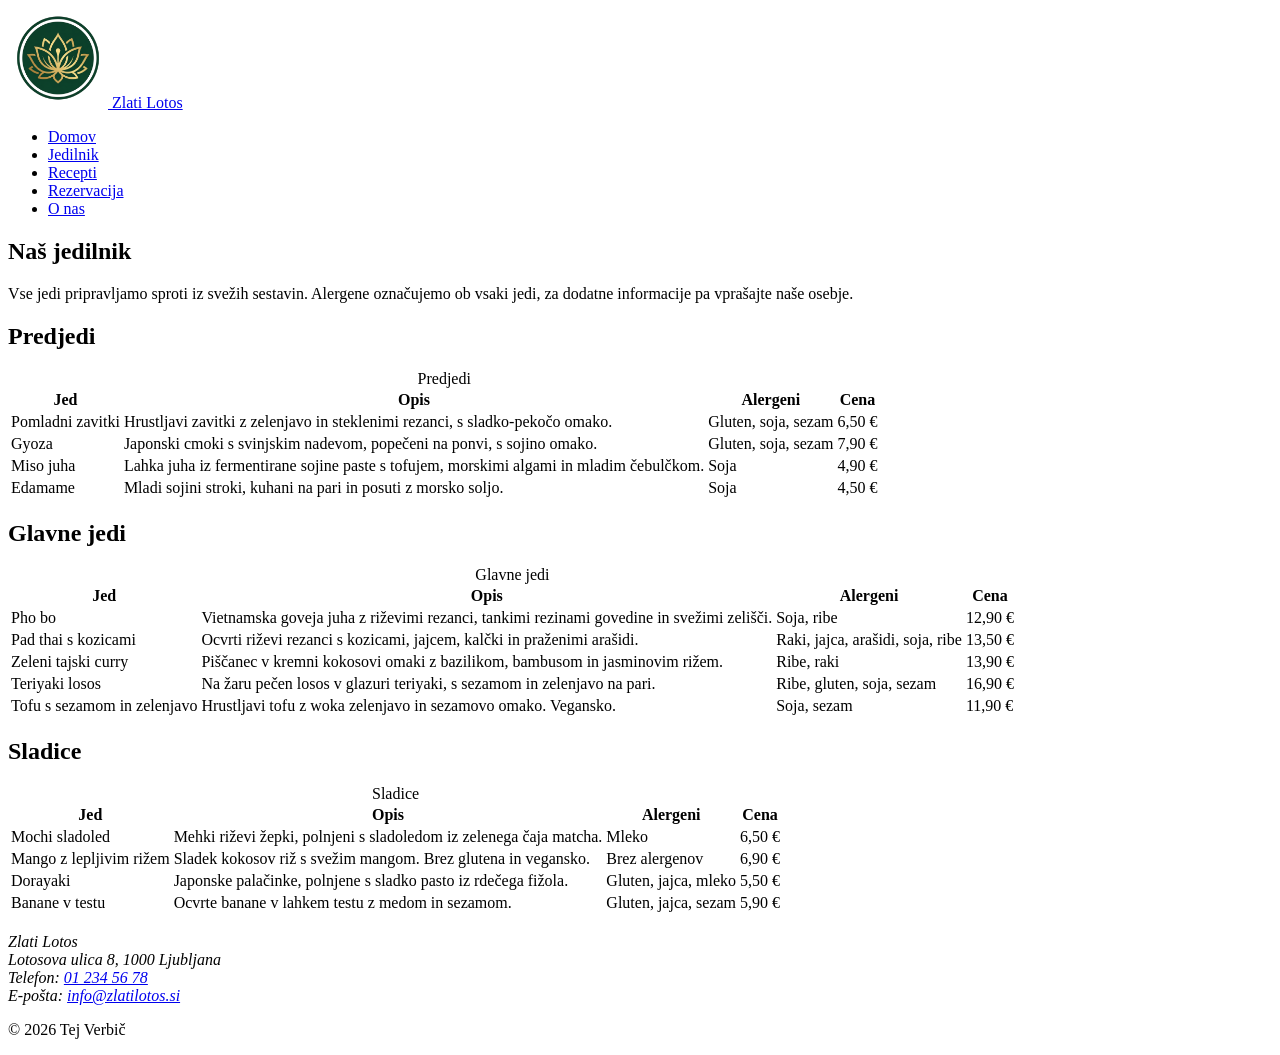
==== jedilnik.html @ a5058d95 "Stran za jedlnike" ====
<!DOCTYPE html>
<html lang="sl">
    <head>
        <meta charset="UTF-8">
        <meta name="viewport" content="width=device-width, initial-scale=1.0">
        <title>Jedilnik | Zlati Lotos</title>
    </head>

    <body>
        <header>
            <a href="index.html" class="logo">
                <img src="slike/logo.png" alt="Logotip restavracije Zlati Lotos" width="100" height="100">
                <span>Zlati Lotos</span>
            </a>

            <nav>
                <ul>
                    <li><a href="index.html">Domov</a></li>
                    <li><a href="jedilnik.html">Jedilnik</a></li>
                    <li><a href="recepti.html">Recepti</a></li>
                    <li><a href="rezervacija.html">Rezervacija</a></li>
                    <li><a href="o-nas.html">O nas</a></li>
                </ul>
            </nav>
        </header>

        <main>
            <section>
                <h1>Naš jedilnik</h1>
                <p>Vse jedi pripravljamo sproti iz svežih sestavin. Alergene označujemo ob vsaki jedi, za dodatne informacije pa vprašajte naše osebje.</p>
            </section>

            <section>
                <h2>Predjedi</h2>
                <table>
                    <caption>Predjedi</caption>
                    <thead>
                        <tr>
                            <th>Jed</th>
                            <th>Opis</th>
                            <th>Alergeni</th>
                            <th>Cena</th>
                        </tr>
                    </thead>
                    <tbody>
                        <tr>
                            <td>Pomladni zavitki</td>
                            <td>Hrustljavi zavitki z zelenjavo in steklenimi rezanci, s sladko-pekočo omako.</td>
                            <td>Gluten, soja, sezam</td>
                            <td>6,50 €</td>
                        </tr>
                        <tr>
                            <td>Gyoza</td>
                            <td>Japonski cmoki s svinjskim nadevom, popečeni na ponvi, s sojino omako.</td>
                            <td>Gluten, soja, sezam</td>
                            <td>7,90 €</td>
                        </tr>
                        <tr>
                            <td>Miso juha</td>
                            <td>Lahka juha iz fermentirane sojine paste s tofujem, morskimi algami in mladim čebulčkom.</td>
                            <td>Soja</td>
                            <td>4,90 €</td>
                        </tr>
                        <tr>
                            <td>Edamame</td>
                            <td>Mladi sojini stroki, kuhani na pari in posuti z morsko soljo.</td>
                            <td>Soja</td>
                            <td>4,50 €</td>
                        </tr>
                    </tbody>
                </table>
            </section>

            <section>
                <h2>Glavne jedi</h2>
                <table>
                    <caption>Glavne jedi</caption>
                    <thead>
                        <tr>
                            <th>Jed</th>
                            <th>Opis</th>
                            <th>Alergeni</th>
                            <th>Cena</th>
                        </tr>
                    </thead>
                    <tbody>
                        <tr>
                            <td>Pho bo</td>
                            <td>Vietnamska goveja juha z riževimi rezanci, tankimi rezinami govedine in svežimi zelišči.</td>
                            <td>Soja, ribe</td>
                            <td>12,90 €</td>
                        </tr>
                        <tr>
                            <td>Pad thai s kozicami</td>
                            <td>Ocvrti riževi rezanci s kozicami, jajcem, kalčki in praženimi arašidi.</td>
                            <td>Raki, jajca, arašidi, soja, ribe</td>
                            <td>13,50 €</td>
                        </tr>
                        <tr>
                            <td>Zeleni tajski curry</td>
                            <td>Piščanec v kremni kokosovi omaki z bazilikom, bambusom in jasminovim rižem.</td>
                            <td>Ribe, raki</td>
                            <td>13,90 €</td>
                        </tr>
                        <tr>
                            <td>Teriyaki losos</td>
                            <td>Na žaru pečen losos v glazuri teriyaki, s sezamom in zelenjavo na pari.</td>
                            <td>Ribe, gluten, soja, sezam</td>
                            <td>16,90 €</td>
                        </tr>
                        <tr>
                            <td>Tofu s sezamom in zelenjavo</td>
                            <td>Hrustljavi tofu z woka zelenjavo in sezamovo omako. Vegansko.</td>
                            <td>Soja, sezam</td>
                            <td>11,90 €</td>
                        </tr>
                    </tbody>
                </table>
            </section>

            <section>
                <h2>Sladice</h2>
                <table>
                    <caption>Sladice</caption>
                    <thead>
                        <tr>
                            <th>Jed</th>
                            <th>Opis</th>
                            <th>Alergeni</th>
                            <th>Cena</th>
                        </tr>
                    </thead>
                    <tbody>
                        <tr>
                            <td>Mochi sladoled</td>
                            <td>Mehki riževi žepki, polnjeni s sladoledom iz zelenega čaja matcha.</td>
                            <td>Mleko</td>
                            <td>6,50 €</td>
                        </tr>
                        <tr>
                            <td>Mango z lepljivim rižem</td>
                            <td>Sladek kokosov riž s svežim mangom. Brez glutena in vegansko.</td>
                            <td>Brez alergenov</td>
                            <td>6,90 €</td>
                        </tr>
                        <tr>
                            <td>Dorayaki</td>
                            <td>Japonske palačinke, polnjene s sladko pasto iz rdečega fižola.</td>
                            <td>Gluten, jajca, mleko</td>
                            <td>5,50 €</td>
                        </tr>
                        <tr>
                            <td>Banane v testu</td>
                            <td>Ocvrte banane v lahkem testu z medom in sezamom.</td>
                            <td>Gluten, jajca, sezam</td>
                            <td>5,90 €</td>
                        </tr>
                    </tbody>
                </table>
            </section>
        </main>
        <br>

        <footer>
            <address>
                Zlati Lotos<br>
                Lotosova ulica 8, 1000 Ljubljana<br>
                Telefon: <a href="tel:+38612345678">01 234 56 78</a><br>
                E-pošta: <a href="mailto:info@zlatilotos.si">info@zlatilotos.si</a>
            </address>
            <p>&copy; 2026 Tej Verbič</p>
        </footer>
    </body>
</html>
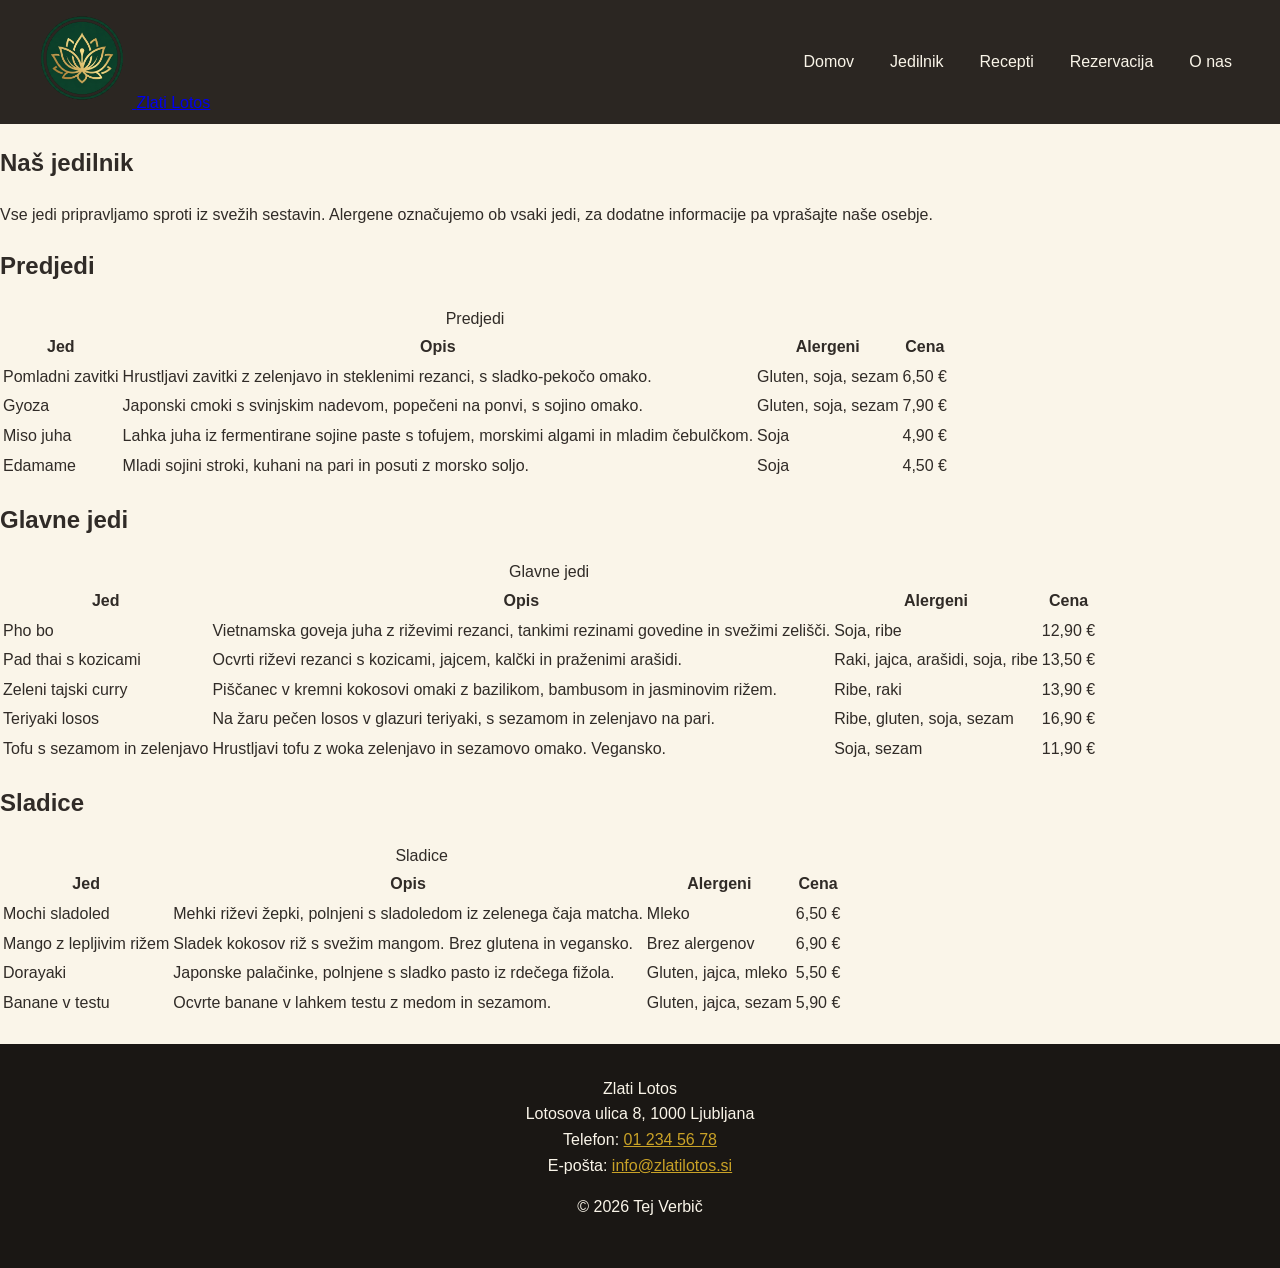
==== commit b88dd776: "header+footer css" ====
--- a/jedilnik.html
+++ b/jedilnik.html
@@ -4,6 +4,7 @@
         <meta charset="UTF-8">
         <meta name="viewport" content="width=device-width, initial-scale=1.0">
         <title>Jedilnik | Zlati Lotos</title>
+        <link rel="stylesheet" href="css/style.css">
     </head>
 
     <body>
--- a/css/style.css
+++ b/css/style.css
@@ -0,0 +1,97 @@
+:root {
+    --barva-primarna: #2b2622;          /* tuš (sumi), temno rjava-črna */
+    --barva-primarna-svetla: #433b34;   /* hover v navigaciji */
+    --barva-poudarek: #c9a227;          /* zlata (kot v logotipu) */
+    --barva-poudarek-temna: #a8841a;    /* hover na zlatih gumbih */
+    --barva-ozadje: #faf5e9;            /* riževi papir (kremna, kot v logotipu) */
+    --barva-povrsina: #ffffff;          /* kartice */
+    --barva-besedilo: #302b27;          /* topla črna */
+    --barva-besedilo-svetlo: #faf5e9;   /* besedilo na temni podlagi */
+    --barva-temna: #1a1714;             /* noga */
+    --barva-obroba: #e6dcc5;
+    --barva-vrstica: #f4ecd8;           /* izmenične vrstice tabel */
+    --barva-zaprto: #9b2c2c;            /* dan, ko je zaprto (besedilo) */
+    --barva-zaprto-ozadje: #f3dcd6;     /* dan, ko je zaprto (ozadje) */
+ 
+    --pisava-naslovi: "Playfair Display", Georgia, serif;
+    --pisava-besedilo: "Lato", Arial, sans-serif;
+}
+
+*,
+*::before,
+*::after {
+    box-sizing: border-box;
+}
+
+html {
+    scroll-behavior: smooth;
+    scroll-padding-top: 6rem;           /* sidrne povezave ne smejo pod fiksno glavo */
+}
+
+body {
+    margin: 0;
+    font-family: var(--pisava-besedilo);
+    font-size: 1rem;
+    line-height: 1.6;
+    color: var(--barva-besedilo);
+    background-color: var(--barva-ozadje);
+}
+
+header {
+    position: sticky;
+    top: 0;
+    z-index: 100;
+    display: flex;
+    justify-content: space-between;     
+    align-items: center;
+    padding: 0.5rem 2rem;
+    background-color: var(--barva-primarna);
+}
+
+header ul{
+    display: flex;
+    gap: 0.25rem;
+    text-decoration: none;
+    list-style: none;
+
+}
+
+header nav a {
+    display: block;
+    padding: 0.5rem 1rem;
+    border-radius: 0.5rem;
+    color: var(--barva-besedilo-svetlo);
+    text-decoration: none;
+}
+
+header nav a:hover {
+    background-color: var(--barva-primarna-svetla);
+}
+
+header nav a.aktivno {
+    background-color: var(--barva-poudarek);
+    color: var(--barva-besedilo);
+    font-weight: 700;
+}
+
+main{
+    justify-content:center;
+    width: 100%;
+    max-width: 1100px;
+
+}
+
+footer{
+    padding: 2rem 1rem;
+    text-align: center;
+    color: var(--barva-besedilo-svetlo);
+    background-color: var(--barva-temna);
+}
+
+footer address {
+    font-style: normal;
+}
+ 
+footer a {
+    color: var(--barva-poudarek);
+}
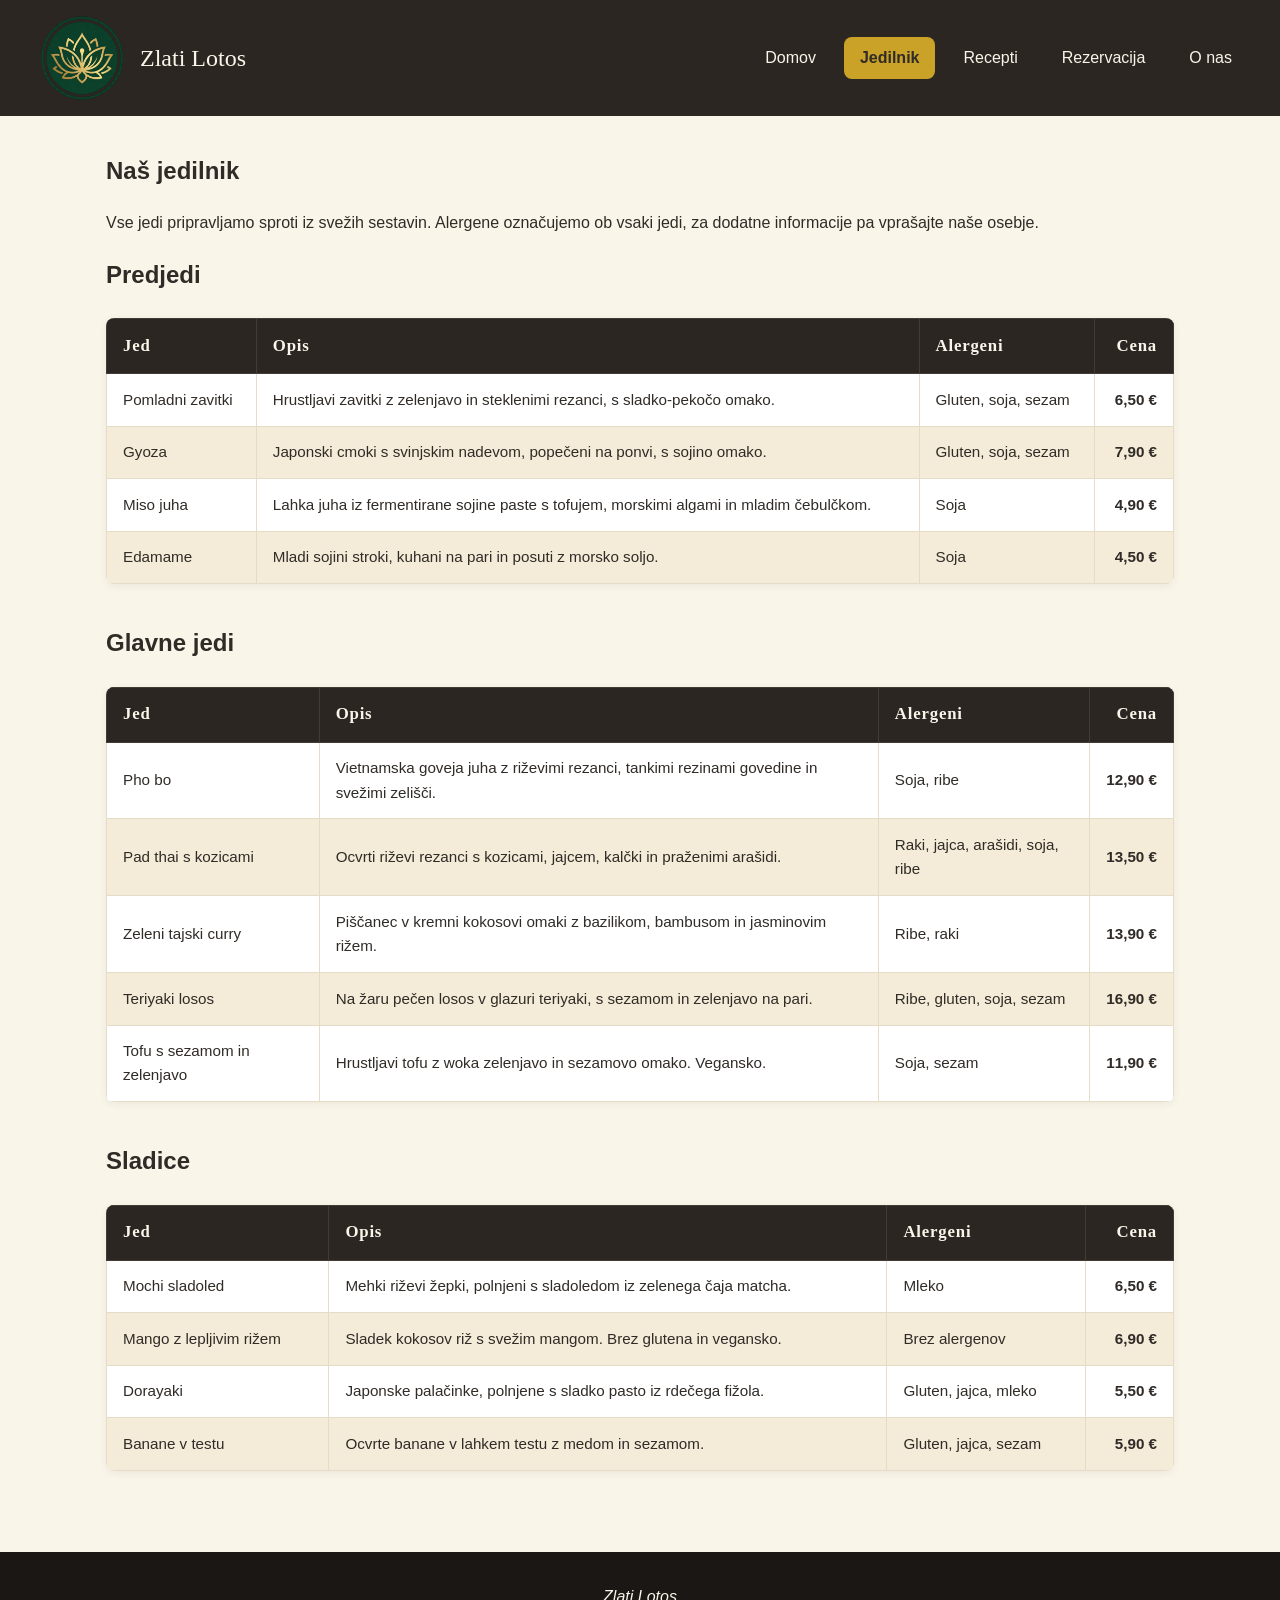
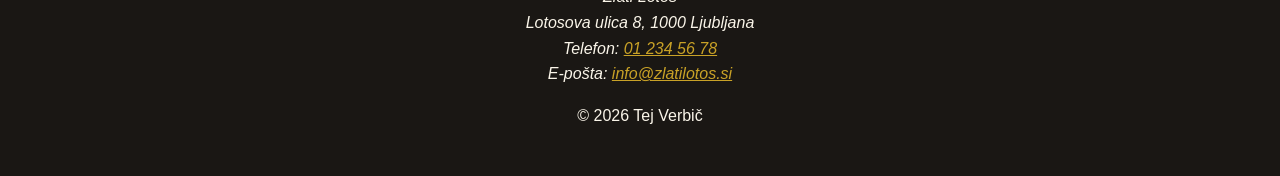
==== commit 5a850e2c: "css jedilnik" ====
--- a/jedilnik.html
+++ b/jedilnik.html
@@ -1,175 +1,179 @@
 <!DOCTYPE html>
 <html lang="sl">
-    <head>
-        <meta charset="UTF-8">
-        <meta name="viewport" content="width=device-width, initial-scale=1.0">
-        <title>Jedilnik | Zlati Lotos</title>
-        <link rel="stylesheet" href="css/style.css">
-    </head>
 
-    <body>
-        <header>
-            <a href="index.html" class="logo">
-                <img src="slike/logo.png" alt="Logotip restavracije Zlati Lotos" width="100" height="100">
-                <span>Zlati Lotos</span>
-            </a>
+<head>
+    <meta charset="UTF-8">
+    <meta name="viewport" content="width=device-width, initial-scale=1.0">
+    <title>Jedilnik | Zlati Lotos</title>
+    <link rel="stylesheet" href="css/style.css">
+</head>
 
-            <nav>
-                <ul>
-                    <li><a href="index.html">Domov</a></li>
-                    <li><a href="jedilnik.html">Jedilnik</a></li>
-                    <li><a href="recepti.html">Recepti</a></li>
-                    <li><a href="rezervacija.html">Rezervacija</a></li>
-                    <li><a href="o-nas.html">O nas</a></li>
-                </ul>
-            </nav>
-        </header>
+<body>
+    <header>
+        <a href="index.html" class="logo">
+            <img src="slike/logo.png" alt="Logotip restavracije Zlati Lotos" width="100" height="100">
+            <span>Zlati Lotos</span>
+        </a>
 
-        <main>
-            <section>
-                <h1>Naš jedilnik</h1>
-                <p>Vse jedi pripravljamo sproti iz svežih sestavin. Alergene označujemo ob vsaki jedi, za dodatne informacije pa vprašajte naše osebje.</p>
-            </section>
+        <nav>
+            <ul>
+                <li><a href="index.html">Domov</a></li>
+                <li><a href="jedilnik.html" class="aktivno">Jedilnik</a></li>
+                <li><a href="recepti.html">Recepti</a></li>
+                <li><a href="rezervacija.html">Rezervacija</a></li>
+                <li><a href="o-nas.html">O nas</a></li>
+            </ul>
+        </nav>
+    </header>
 
-            <section>
-                <h2>Predjedi</h2>
-                <table>
-                    <caption>Predjedi</caption>
-                    <thead>
-                        <tr>
-                            <th>Jed</th>
-                            <th>Opis</th>
-                            <th>Alergeni</th>
-                            <th>Cena</th>
-                        </tr>
-                    </thead>
-                    <tbody>
-                        <tr>
-                            <td>Pomladni zavitki</td>
-                            <td>Hrustljavi zavitki z zelenjavo in steklenimi rezanci, s sladko-pekočo omako.</td>
-                            <td>Gluten, soja, sezam</td>
-                            <td>6,50 €</td>
-                        </tr>
-                        <tr>
-                            <td>Gyoza</td>
-                            <td>Japonski cmoki s svinjskim nadevom, popečeni na ponvi, s sojino omako.</td>
-                            <td>Gluten, soja, sezam</td>
-                            <td>7,90 €</td>
-                        </tr>
-                        <tr>
-                            <td>Miso juha</td>
-                            <td>Lahka juha iz fermentirane sojine paste s tofujem, morskimi algami in mladim čebulčkom.</td>
-                            <td>Soja</td>
-                            <td>4,90 €</td>
-                        </tr>
-                        <tr>
-                            <td>Edamame</td>
-                            <td>Mladi sojini stroki, kuhani na pari in posuti z morsko soljo.</td>
-                            <td>Soja</td>
-                            <td>4,50 €</td>
-                        </tr>
-                    </tbody>
-                </table>
-            </section>
+    <main>
+        <section>
+            <h1>Naš jedilnik</h1>
+            <p>Vse jedi pripravljamo sproti iz svežih sestavin. Alergene označujemo ob vsaki jedi, za dodatne
+                informacije pa vprašajte naše osebje.</p>
+        </section>
 
-            <section>
-                <h2>Glavne jedi</h2>
-                <table>
-                    <caption>Glavne jedi</caption>
-                    <thead>
-                        <tr>
-                            <th>Jed</th>
-                            <th>Opis</th>
-                            <th>Alergeni</th>
-                            <th>Cena</th>
-                        </tr>
-                    </thead>
-                    <tbody>
-                        <tr>
-                            <td>Pho bo</td>
-                            <td>Vietnamska goveja juha z riževimi rezanci, tankimi rezinami govedine in svežimi zelišči.</td>
-                            <td>Soja, ribe</td>
-                            <td>12,90 €</td>
-                        </tr>
-                        <tr>
-                            <td>Pad thai s kozicami</td>
-                            <td>Ocvrti riževi rezanci s kozicami, jajcem, kalčki in praženimi arašidi.</td>
-                            <td>Raki, jajca, arašidi, soja, ribe</td>
-                            <td>13,50 €</td>
-                        </tr>
-                        <tr>
-                            <td>Zeleni tajski curry</td>
-                            <td>Piščanec v kremni kokosovi omaki z bazilikom, bambusom in jasminovim rižem.</td>
-                            <td>Ribe, raki</td>
-                            <td>13,90 €</td>
-                        </tr>
-                        <tr>
-                            <td>Teriyaki losos</td>
-                            <td>Na žaru pečen losos v glazuri teriyaki, s sezamom in zelenjavo na pari.</td>
-                            <td>Ribe, gluten, soja, sezam</td>
-                            <td>16,90 €</td>
-                        </tr>
-                        <tr>
-                            <td>Tofu s sezamom in zelenjavo</td>
-                            <td>Hrustljavi tofu z woka zelenjavo in sezamovo omako. Vegansko.</td>
-                            <td>Soja, sezam</td>
-                            <td>11,90 €</td>
-                        </tr>
-                    </tbody>
-                </table>
-            </section>
+        <section>
+            <h2>Predjedi</h2>
+            <table>
+                <caption>Predjedi</caption>
+                <thead>
+                    <tr>
+                        <th>Jed</th>
+                        <th>Opis</th>
+                        <th>Alergeni</th>
+                        <th>Cena</th>
+                    </tr>
+                </thead>
+                <tbody>
+                    <tr>
+                        <td>Pomladni zavitki</td>
+                        <td>Hrustljavi zavitki z zelenjavo in steklenimi rezanci, s sladko-pekočo omako.</td>
+                        <td>Gluten, soja, sezam</td>
+                        <td>6,50 €</td>
+                    </tr>
+                    <tr>
+                        <td>Gyoza</td>
+                        <td>Japonski cmoki s svinjskim nadevom, popečeni na ponvi, s sojino omako.</td>
+                        <td>Gluten, soja, sezam</td>
+                        <td>7,90 €</td>
+                    </tr>
+                    <tr>
+                        <td>Miso juha</td>
+                        <td>Lahka juha iz fermentirane sojine paste s tofujem, morskimi algami in mladim čebulčkom.</td>
+                        <td>Soja</td>
+                        <td>4,90 €</td>
+                    </tr>
+                    <tr>
+                        <td>Edamame</td>
+                        <td>Mladi sojini stroki, kuhani na pari in posuti z morsko soljo.</td>
+                        <td>Soja</td>
+                        <td>4,50 €</td>
+                    </tr>
+                </tbody>
+            </table>
+        </section>
 
-            <section>
-                <h2>Sladice</h2>
-                <table>
-                    <caption>Sladice</caption>
-                    <thead>
-                        <tr>
-                            <th>Jed</th>
-                            <th>Opis</th>
-                            <th>Alergeni</th>
-                            <th>Cena</th>
-                        </tr>
-                    </thead>
-                    <tbody>
-                        <tr>
-                            <td>Mochi sladoled</td>
-                            <td>Mehki riževi žepki, polnjeni s sladoledom iz zelenega čaja matcha.</td>
-                            <td>Mleko</td>
-                            <td>6,50 €</td>
-                        </tr>
-                        <tr>
-                            <td>Mango z lepljivim rižem</td>
-                            <td>Sladek kokosov riž s svežim mangom. Brez glutena in vegansko.</td>
-                            <td>Brez alergenov</td>
-                            <td>6,90 €</td>
-                        </tr>
-                        <tr>
-                            <td>Dorayaki</td>
-                            <td>Japonske palačinke, polnjene s sladko pasto iz rdečega fižola.</td>
-                            <td>Gluten, jajca, mleko</td>
-                            <td>5,50 €</td>
-                        </tr>
-                        <tr>
-                            <td>Banane v testu</td>
-                            <td>Ocvrte banane v lahkem testu z medom in sezamom.</td>
-                            <td>Gluten, jajca, sezam</td>
-                            <td>5,90 €</td>
-                        </tr>
-                    </tbody>
-                </table>
-            </section>
-        </main>
-        <br>
+        <section>
+            <h2>Glavne jedi</h2>
+            <table>
+                <caption>Glavne jedi</caption>
+                <thead>
+                    <tr>
+                        <th>Jed</th>
+                        <th>Opis</th>
+                        <th>Alergeni</th>
+                        <th>Cena</th>
+                    </tr>
+                </thead>
+                <tbody>
+                    <tr>
+                        <td>Pho bo</td>
+                        <td>Vietnamska goveja juha z riževimi rezanci, tankimi rezinami govedine in svežimi zelišči.
+                        </td>
+                        <td>Soja, ribe</td>
+                        <td>12,90 €</td>
+                    </tr>
+                    <tr>
+                        <td>Pad thai s kozicami</td>
+                        <td>Ocvrti riževi rezanci s kozicami, jajcem, kalčki in praženimi arašidi.</td>
+                        <td>Raki, jajca, arašidi, soja, ribe</td>
+                        <td>13,50 €</td>
+                    </tr>
+                    <tr>
+                        <td>Zeleni tajski curry</td>
+                        <td>Piščanec v kremni kokosovi omaki z bazilikom, bambusom in jasminovim rižem.</td>
+                        <td>Ribe, raki</td>
+                        <td>13,90 €</td>
+                    </tr>
+                    <tr>
+                        <td>Teriyaki losos</td>
+                        <td>Na žaru pečen losos v glazuri teriyaki, s sezamom in zelenjavo na pari.</td>
+                        <td>Ribe, gluten, soja, sezam</td>
+                        <td>16,90 €</td>
+                    </tr>
+                    <tr>
+                        <td>Tofu s sezamom in zelenjavo</td>
+                        <td>Hrustljavi tofu z woka zelenjavo in sezamovo omako. Vegansko.</td>
+                        <td>Soja, sezam</td>
+                        <td>11,90 €</td>
+                    </tr>
+                </tbody>
+            </table>
+        </section>
 
-        <footer>
-            <address>
-                Zlati Lotos<br>
-                Lotosova ulica 8, 1000 Ljubljana<br>
-                Telefon: <a href="tel:+38612345678">01 234 56 78</a><br>
-                E-pošta: <a href="mailto:info@zlatilotos.si">info@zlatilotos.si</a>
-            </address>
-            <p>&copy; 2026 Tej Verbič</p>
-        </footer>
-    </body>
+        <section>
+            <h2>Sladice</h2>
+            <table>
+                <caption>Sladice</caption>
+                <thead>
+                    <tr>
+                        <th>Jed</th>
+                        <th>Opis</th>
+                        <th>Alergeni</th>
+                        <th>Cena</th>
+                    </tr>
+                </thead>
+                <tbody>
+                    <tr>
+                        <td>Mochi sladoled</td>
+                        <td>Mehki riževi žepki, polnjeni s sladoledom iz zelenega čaja matcha.</td>
+                        <td>Mleko</td>
+                        <td>6,50 €</td>
+                    </tr>
+                    <tr>
+                        <td>Mango z lepljivim rižem</td>
+                        <td>Sladek kokosov riž s svežim mangom. Brez glutena in vegansko.</td>
+                        <td>Brez alergenov</td>
+                        <td>6,90 €</td>
+                    </tr>
+                    <tr>
+                        <td>Dorayaki</td>
+                        <td>Japonske palačinke, polnjene s sladko pasto iz rdečega fižola.</td>
+                        <td>Gluten, jajca, mleko</td>
+                        <td>5,50 €</td>
+                    </tr>
+                    <tr>
+                        <td>Banane v testu</td>
+                        <td>Ocvrte banane v lahkem testu z medom in sezamom.</td>
+                        <td>Gluten, jajca, sezam</td>
+                        <td>5,90 €</td>
+                    </tr>
+                </tbody>
+            </table>
+        </section>
+    </main>
+    <br>
+
+    <footer>
+        <address>
+            Zlati Lotos<br>
+            Lotosova ulica 8, 1000 Ljubljana<br>
+            Telefon: <a href="tel:+38612345678">01 234 56 78</a><br>
+            E-pošta: <a href="mailto:info@zlatilotos.si">info@zlatilotos.si</a>
+        </address>
+        <p>&copy; 2026 Tej Verbič</p>
+    </footer>
+</body>
+
 </html>
--- a/css/style.css
+++ b/css/style.css
@@ -1,20 +1,19 @@
 :root {
-    --barva-primarna: #2b2622;          /* tuš (sumi), temno rjava-črna */
-    --barva-primarna-svetla: #433b34;   /* hover v navigaciji */
-    --barva-poudarek: #c9a227;          /* zlata (kot v logotipu) */
-    --barva-poudarek-temna: #a8841a;    /* hover na zlatih gumbih */
-    --barva-ozadje: #faf5e9;            /* riževi papir (kremna, kot v logotipu) */
-    --barva-povrsina: #ffffff;          /* kartice */
-    --barva-besedilo: #302b27;          /* topla črna */
-    --barva-besedilo-svetlo: #faf5e9;   /* besedilo na temni podlagi */
-    --barva-temna: #1a1714;             /* noga */
+    --barva-primarna: #2b2622;
+    --barva-primarna-svetla: #433b34;
+    --barva-poudarek: #c9a227;
+    --barva-poudarek-temna: #a8841a;
+    --barva-ozadje: #faf5e9;
+    --barva-povrsina: #ffffff;
+    --barva-besedilo: #302b27;
+    --barva-besedilo-svetlo: #faf5e9;
+    --barva-temna: #1a1714;
     --barva-obroba: #e6dcc5;
-    --barva-vrstica: #f4ecd8;           /* izmenične vrstice tabel */
-    --barva-zaprto: #9b2c2c;            /* dan, ko je zaprto (besedilo) */
-    --barva-zaprto-ozadje: #f3dcd6;     /* dan, ko je zaprto (ozadje) */
- 
+    --barva-vrstica: #f4ecd8;
+    --barva-zaprto: #9b2c2c;
+    --barva-zaprto-ozadje: #f3dcd6;
     --pisava-naslovi: "Playfair Display", Georgia, serif;
-    --pisava-besedilo: "Lato", Arial, sans-serif;
+    --pisava-besedilo: "Lato", Arial, Helvetica, sans-serif;
 }
 
 *,
@@ -25,7 +24,7 @@
 
 html {
     scroll-behavior: smooth;
-    scroll-padding-top: 6rem;           /* sidrne povezave ne smejo pod fiksno glavo */
+    scroll-padding-top: 6rem;
 }
 
 body {
@@ -42,18 +41,28 @@
     top: 0;
     z-index: 100;
     display: flex;
-    justify-content: space-between;     
+    justify-content: space-between;
     align-items: center;
     padding: 0.5rem 2rem;
     background-color: var(--barva-primarna);
 }
 
-header ul{
-    display: flex;
-    gap: 0.25rem;
+header .logo {
+    display: flex;
+    align-items: center;
+    gap: 0.5rem;
+    font-family: var(--pisava-naslovi);
+    font-size: 1.5rem;
+    color: var(--barva-besedilo-svetlo);
     text-decoration: none;
+}
+
+header nav ul {
+    display: flex;
+    gap: 0.75rem;
     list-style: none;
-
+    margin: 0;
+    padding: 0;
 }
 
 header nav a {
@@ -62,6 +71,7 @@
     border-radius: 0.5rem;
     color: var(--barva-besedilo-svetlo);
     text-decoration: none;
+    transition: background-color 0.2s, color 0.2s;
 }
 
 header nav a:hover {
@@ -74,24 +84,173 @@
     font-weight: 700;
 }
 
-main{
-    justify-content:center;
+main {
     width: 100%;
     max-width: 1100px;
-
-}
-
-footer{
+    margin: 0 auto;
+    padding: 1rem;
+}
+
+footer {
     padding: 2rem 1rem;
     text-align: center;
     color: var(--barva-besedilo-svetlo);
     background-color: var(--barva-temna);
 }
 
-footer address {
-    font-style: normal;
-}
- 
 footer a {
     color: var(--barva-poudarek);
+}
+
+section.hero {
+    background: linear-gradient(rgba(0, 0, 0, 0.65), rgba(0, 0, 0, 0.65)), url("../slike/restavracija.jpg") center/cover no-repeat;
+    min-height: 60vh;
+    display: flex;
+    flex-direction: column;
+    justify-content: center;
+    align-items: center;
+    text-align: center;
+    color: var(--barva-besedilo-svetlo);
+    padding: 4rem 1rem;
+}
+
+section.hero h1 {
+    font-family: var(--pisava-naslovi);
+    font-size: 3rem;
+    margin: 0 0 0.5rem;
+    text-shadow: 2px 2px 8px rgba(0, 0, 0, 0.4);
+}
+
+section.hero p {
+    font-size: 1.25rem;
+    max-width: 800px;
+}
+
+a.button {
+    display: inline-block;
+    margin-top: 1rem;
+    padding: 0.75rem 1.5rem;
+    background-color: var(--barva-poudarek);
+    color: var(--barva-besedilo);
+    border-radius: 0.5rem;
+    text-decoration: none;
+    font-weight: 600;
+    transition: background-color 0.2s;
+}
+
+a.button:hover {
+    background-color: var(--barva-poudarek-temna);
+}
+
+.izpostavljenejedi {
+    display: grid;
+    grid-template-columns: repeat(auto-fit, minmax(280px, 1fr));
+    gap: 1.5rem;
+    margin: 2rem 0;
+}
+
+.izpostavljenejedi article {
+    background: var(--barva-povrsina);
+    border-radius: 0.75rem;
+    overflow: hidden;
+    box-shadow: 0 4px 12px rgba(0, 0, 0, 0.1);
+    position: relative;
+    display: flex;
+    flex-direction: column;
+    height: 100%;
+}
+
+.izpostavljenejedi figure {
+    margin: 0;
+    height: 200px;
+    overflow: hidden;
+}
+
+.izpostavljenejedi img {
+    width: 100%;
+    height: 100%;
+    object-fit: cover;
+}
+
+.izpostavljenejedi h2 {
+    grid-column: 1 / -1;
+    margin-bottom: 0.5rem;
+    font-family: var(--pisava-naslovi);
+}
+
+.izpostavljenejedi h3 {
+    margin: 0.75rem 1rem 0.5rem;
+    font-family: var(--pisava-naslovi);
+    font-size: 1.4rem;
+    color: var(--barva-besedilo);
+}
+
+.izpostavljenejedi p {
+    margin: 0 1rem 1rem;
+    flex-grow: 1;
+}
+
+.izpostavljenejedi .novi {
+    position: absolute;
+    top: 0.5rem;
+    right: 0.5rem;
+    background: var(--barva-poudarek);
+    color: #fff;
+    padding: 0.25rem 0.5rem;
+    font-size: 0.75rem;
+    border-radius: 0.3rem;
+}
+
+table {
+    width: 100%;
+    border-collapse: collapse;
+    margin: 1.5rem 0 2.5rem;
+    background-color: var(--barva-povrsina);
+    border-radius: 0.5rem;
+    overflow: hidden;
+    box-shadow: 0 2px 8px rgba(0, 0, 0, 0.06);
+}
+
+caption {
+    display: none;
+}
+
+table th,
+table td {
+    padding: 0.85rem 1rem;
+    border: 1px solid var(--barva-obroba);
+    text-align: left;
+    font-size: 0.95rem;
+}
+
+table thead {
+    background-color: var(--barva-primarna);
+    color: var(--barva-besedilo-svetlo);
+}
+
+table thead th {
+    font-family: var(--pisava-naslovi);
+    font-size: 1.05rem;
+    letter-spacing: 0.05rem;
+    border-color: var(--barva-primarna-svetla);
+}
+
+table tbody tr:nth-child(odd) {
+    background-color: var(--barva-povrsina);
+}
+
+table tbody tr:nth-child(even) {
+    background-color: var(--barva-vrstica);
+}
+
+table tbody tr:hover {
+    background-color: var(--barva-obroba);
+    transition: background-color 0.2s ease;
+}
+
+table td:last-child,
+table th:last-child {
+    text-align: right;
+    font-weight: 700;
+    white-space: nowrap;
 }
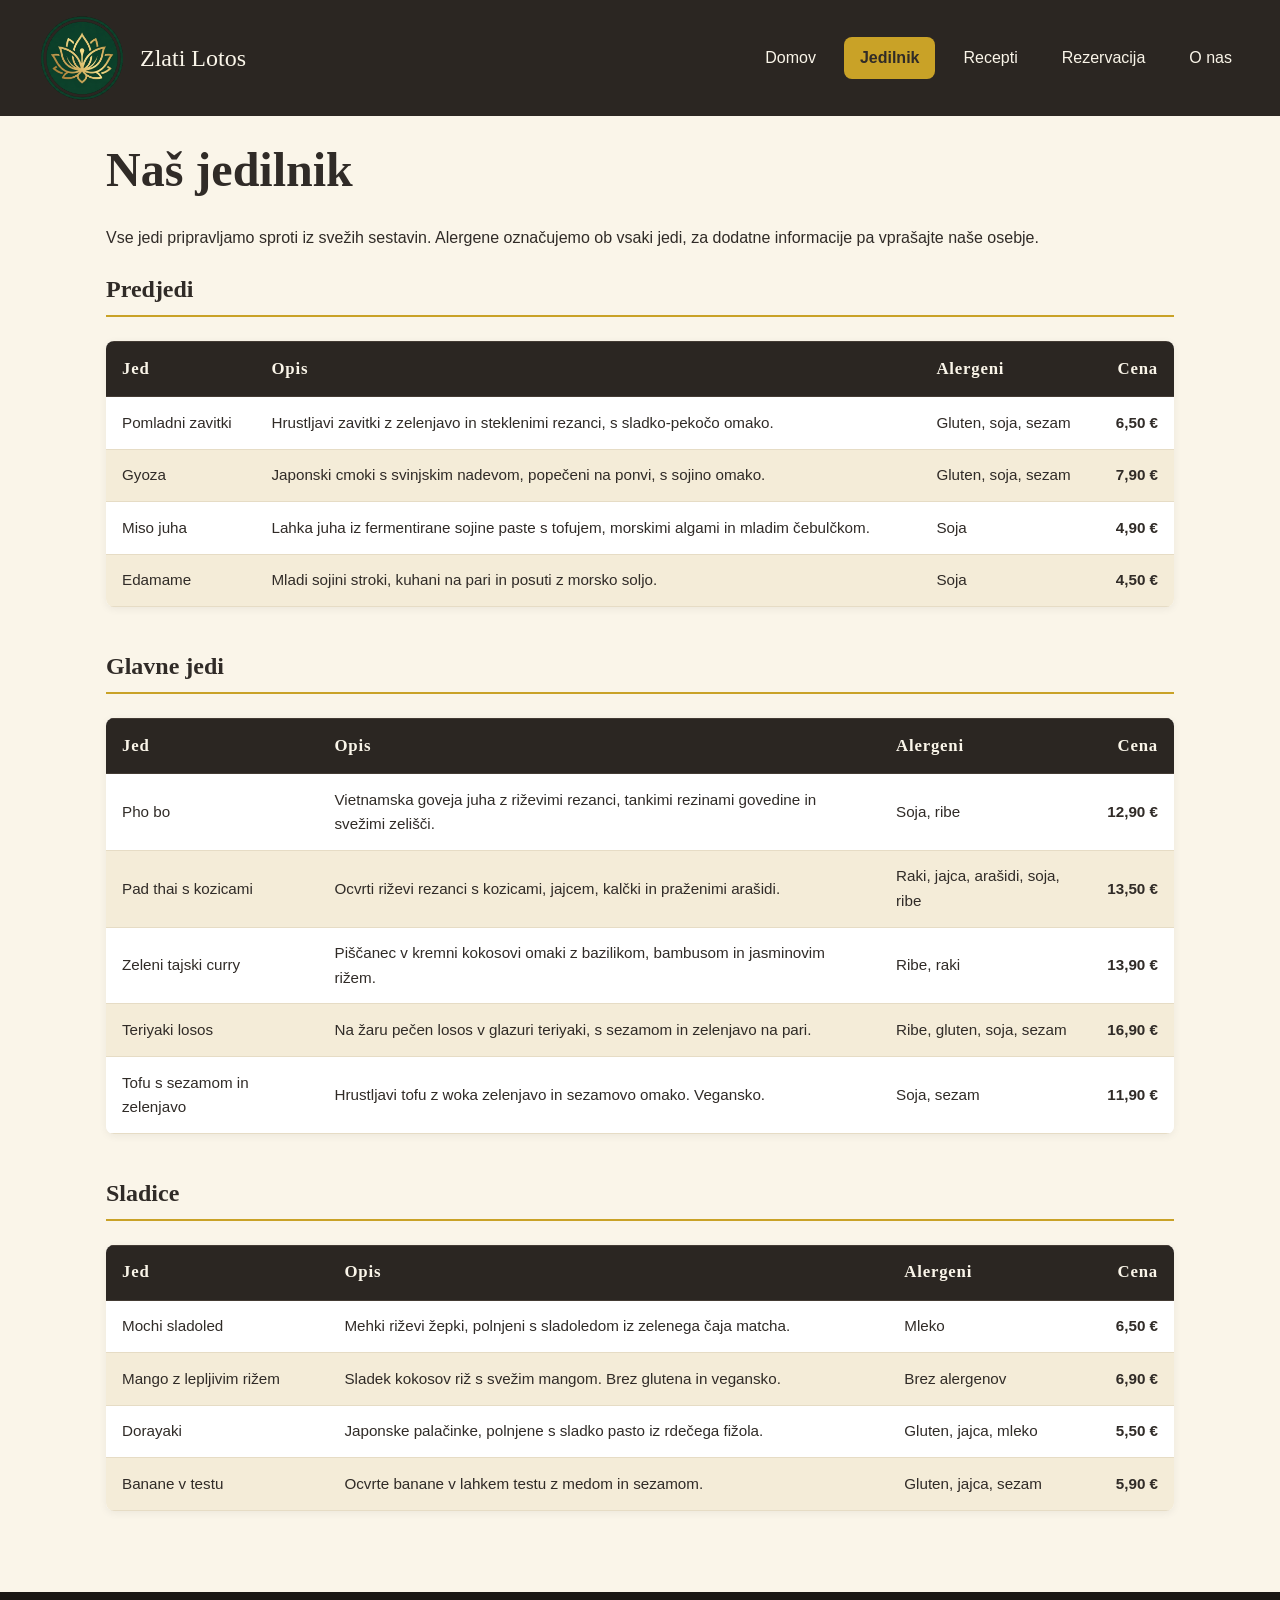
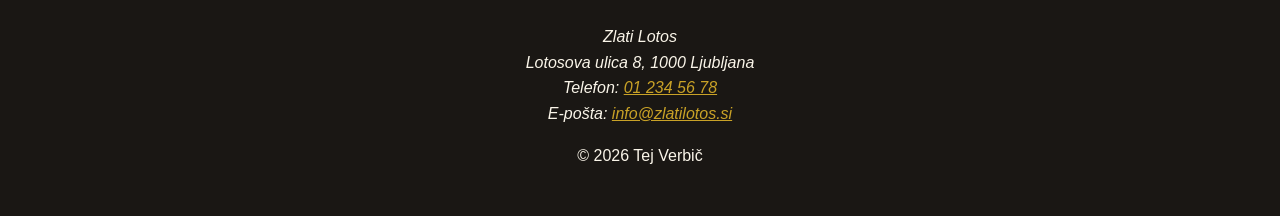
==== commit 83b36ea1: "font awesome povezava" ====
--- a/jedilnik.html
+++ b/jedilnik.html
@@ -6,6 +6,7 @@
     <meta name="viewport" content="width=device-width, initial-scale=1.0">
     <title>Jedilnik | Zlati Lotos</title>
     <link rel="stylesheet" href="css/style.css">
+    <link rel="stylesheet" href="https://cdnjs.cloudflare.com/ajax/libs/font-awesome/6.5.1/css/all.min.css">
 </head>
 
 <body>
--- a/css/style.css
+++ b/css/style.css
@@ -114,12 +114,20 @@
     padding: 4rem 1rem;
 }
 
+h1 {
+    font-family: var(--pisava-naslovi);
+    font-size: 3rem;
+    margin: 0 0 0.5rem;
+}
+
 section.hero h1 {
     font-family: var(--pisava-naslovi);
     font-size: 3rem;
     margin: 0 0 0.5rem;
     text-shadow: 2px 2px 8px rgba(0, 0, 0, 0.4);
 }
+
+
 
 section.hero p {
     font-size: 1.25rem;
@@ -221,6 +229,8 @@
     border: 1px solid var(--barva-obroba);
     text-align: left;
     font-size: 0.95rem;
+    border-left: none;
+    border-right: none;
 }
 
 table thead {
@@ -253,4 +263,338 @@
     text-align: right;
     font-weight: 700;
     white-space: nowrap;
-}+}
+
+form fieldset {
+    background-color: var(--barva-povrsina);
+    border: 1px solid var(--barva-obroba);
+    border-radius: 0.75rem;
+    padding: 1.5rem 2rem;
+    margin-bottom: 2rem;
+    box-shadow: 0 4px 12px rgba(0, 0, 0, 0.05);
+}
+
+form legend {
+    font-size: 1.25rem;
+    font-family: var(--pisava-naslovi);
+    background-color: var(--barva-primarna);
+    color: var(--barva-besedilo-svetlo);
+    padding: 0.25rem 0.5rem;
+    border-radius: 0.5rem;
+}
+
+
+form label {
+    display: inline-block;
+    width: 200px;
+    font-weight: 600;
+    margin-bottom: 0.8rem;
+    vertical-align: middle;
+}
+
+form input[type="text"],
+form input[type="email"],
+form input[type="tel"],
+form input[type="date"],
+form input[type="time"],
+form input[type="number"],
+form select,
+form textarea {
+    display: inline-block;
+    width: 900px;
+    max-width: 1000px;
+    padding: 0.5rem;
+    border: 1px solid var(--barva-obroba);
+    border-radius: 0.5rem;
+    font-size: 1rem;
+    font-family: inherit;
+    color: var(--barva-besedilo);
+    background-color: var(--barva-povrsina);
+    margin-bottom: 0.8rem;
+    vertical-align: middle;
+}
+
+input[type="radio"]+label,
+input[type="checkbox"]+label {
+    display: inline;
+    width: auto;
+    font-weight: normal;
+    margin-left: 0.3rem;
+    margin-right: 1.2rem;
+}
+
+form #submit,
+form #reset {
+    cursor: pointer;
+    text-align: center;
+    padding: 0.6rem 1.2rem;
+    width: auto;
+    min-width: 160px;
+    display: inline-block;
+    margin-top: 1rem;
+    margin-right: 0.5rem;
+    border-radius: 0.5rem;
+    font-weight: 600;
+    font-size: 1rem;
+    transition: background-color 0.2s ease;
+}
+
+form #submit {
+    background-color: var(--barva-poudarek);
+    color: var(--barva-besedilo);
+    border: 1px solid var(--barva-poudarek);
+}
+
+form #submit:hover {
+    background-color: var(--barva-poudarek-temna);
+}
+
+form #reset {
+    background-color: var(--barva-besedilo-svetlo);
+    border: 1px solid var(--barva-obroba);
+    color: var(--barva-besedilo);
+}
+
+form #reset:hover {
+    background-color: var(--barva-obroba);
+}
+
+input[type="radio"],
+input[type="checkbox"] {
+    accent-color: var(--barva-poudarek);
+    cursor: pointer;
+}
+
+input:focus,
+select:focus,
+textarea:focus {
+    outline: none;
+    border-color: var(--barva-poudarek);
+    box-shadow: 0 0 0 3px rgba(201, 162, 39, 0.25);
+}
+
+label[for="opombe"] {
+    vertical-align: top;
+    margin-top: 0.4rem;
+}
+
+textarea {
+    resize: vertical;
+}
+
+#kazalo-receptov ul {
+    display: flex;
+    flex-wrap: wrap;
+    gap: 0.75rem;
+    list-style: none;
+    padding: 0;
+    margin: 1.5rem 0 2rem 0;
+}
+
+#kazalo-receptov a {
+    display: inline-block;
+    padding: 0.4rem 1.4rem;
+    background-color: var(--barva-povrsina);
+    color: var(--barva-besedilo);
+    text-decoration: none;
+    border: 1px solid var(--barva-besedilo);
+    border-radius: 2rem;
+    font-size: 0.95rem;
+    font-weight: 500;
+    transition: background-color 0.2s ease, border-color 0.2s ease, color 0.2s ease;
+}
+
+#kazalo-receptov a:hover {
+    background-color: var(--barva-poudarek);
+    border-color: var(--barva-poudarek);
+    color: var(--barva-besedilo);
+    cursor: pointer;
+}
+
+main#vrh article {
+    background-color: var(--barva-povrsina);
+    border: 1px solid var(--barva-obroba);
+    border-radius: 0.5rem;
+    padding: 1.75rem 2rem;
+    margin-bottom: 2.5rem;
+    box-shadow: 0 2px 8px rgba(0, 0, 0, 0.05);
+}
+
+main#vrh article h2 {
+    font-family: var(--pisava-naslovi);
+    font-size: 1.6rem;
+    color: var(--barva-primarna);
+    margin-top: 0;
+    margin-bottom: 1.25rem;
+    border-bottom: 2px solid var(--barva-poudarek);
+    padding-bottom: 0.4rem;
+}
+
+.recept-vrsta {
+    display: grid;
+    grid-template-columns: 1fr 1fr;
+    gap: 2rem;
+    align-items: start;
+    margin-bottom: 1.5rem;
+}
+
+.recept-slika figure {
+    margin: 0;
+}
+
+.recept-slika img {
+    width: 100%;
+    height: auto;
+    max-height: 280px;
+    object-fit: cover;
+    border-radius: 0.25rem;
+    display: block;
+    border: 1px solid var(--barva-obroba);
+}
+
+.recept-slika figcaption {
+    font-size: 0.85rem;
+    color: #777;
+    margin-top: 0.4rem;
+    font-style: italic;
+}
+
+.recept-sestavine .cas {
+    font-size: 0.95rem;
+    color: var(--barva-besedilo);
+    margin: 0 0 0.85rem 0;
+}
+
+main#vrh article h3 {
+    font-family: var(--pisava-naslovi);
+    font-size: 1.25rem;
+    color: var(--barva-primarna);
+    margin-top: 0;
+    margin-bottom: 0.6rem;
+    border-bottom: 2px solid var(--barva-poudarek);
+    padding-bottom: 0.3rem;
+}
+
+.recept-sestavine ul {
+    margin: 0;
+    padding-left: 1.2rem;
+    line-height: 1.65;
+    font-size: 0.95rem;
+}
+
+.recept-sestavine li {
+    margin-bottom: 0.25rem;
+}
+
+.recept-postopek {
+    margin-top: 1rem;
+}
+
+.recept-postopek ol {
+    margin: 0;
+    padding-left: 1.2rem;
+    line-height: 1.7;
+    font-size: 0.95rem;
+}
+
+.recept-postopek li {
+    margin-bottom: 0.4rem;
+}
+
+.na-vrh {
+    text-align: right;
+    margin: 1rem 0 0 0;
+}
+
+.na-vrh a {
+    color: var(--barva-besedilo);
+    text-decoration: underline;
+    font-size: 0.9rem;
+    font-weight: 600;
+}
+
+.na-vrh a:hover {
+    color: var(--barva-poudarek);
+}
+
+.zgodba-vrsta {
+    display: grid;
+    grid-template-columns: 1fr 1fr;
+    gap: 2.5rem;
+    align-items: center;
+    margin-bottom: 2.5rem;
+}
+
+.zgodba-besedilo p {
+    line-height: 1.7;
+    margin-bottom: 1rem;
+    text-align: justify;
+}
+
+#o-nas-hero figure {
+    margin: 0;
+}
+
+#o-nas-hero img {
+    width: 100%;
+    height: auto;
+    border-radius: 0.5rem;
+    display: block;
+    box-shadow: 0 4px 12px rgba(0, 0, 0, 0.08);
+}
+
+#o-nas-hero figcaption {
+    font-size: 0.85rem;
+    color: #777;
+    margin-top: 0.4rem;
+    font-style: italic;
+    text-align: center;
+}
+
+#delovni-cas table {
+    max-width: 500px;
+    margin: 1.5rem 0 0.75rem 0;
+}
+
+#delovni-cas table tbody th {
+    text-align: left;
+    font-weight: 600;
+}
+
+#delovni-cas table th,
+#delovni-cas table td {
+    border-left: none;
+    border-right: none;
+}
+
+#o-nas-hero figure {
+    background-color: var(--barva-povrsina);
+    border-radius: 1rem;
+    padding: 1.3rem;
+}
+
+#delovni-cas table tr.zaprto th,
+#delovni-cas table tr.zaprto td {
+    background-color: var(--barva-zaprto-ozadje);
+    color: var(--barva-zaprto);
+    font-weight: bold;
+}
+
+iframe {
+    width: 100%;
+    height: 400px;
+    border: 1px solid var(--barva-obroba);
+    border-radius: 0.5rem;
+    box-shadow: 0 2px 8px rgba(0, 0, 0, 0.05);
+    margin-top: 1rem;
+    display: block;
+}
+
+h2,
+h3 {
+    font-family: var(--pisava-naslovi);
+    border-bottom: 2px solid var(--barva-poudarek);
+    padding-bottom: 0.4rem;
+    margin-bottom: 1.2rem;
+}
+
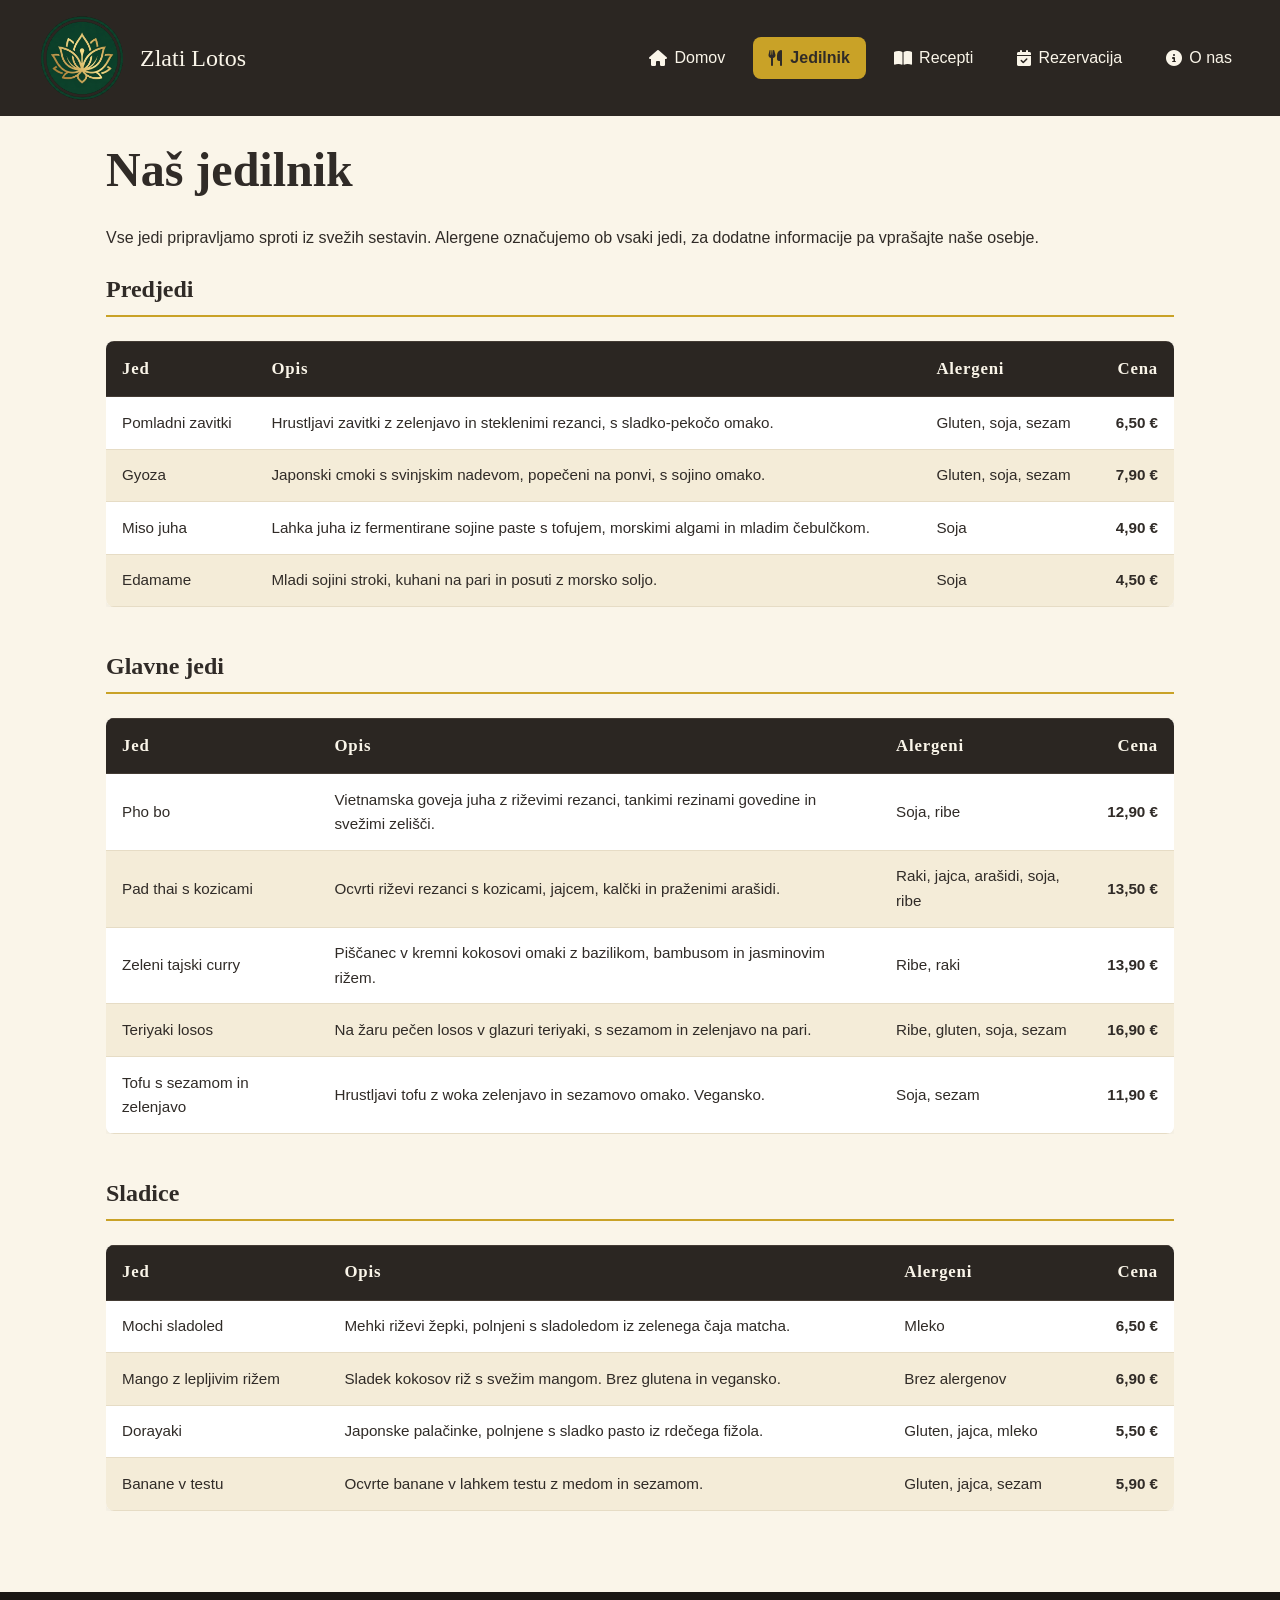
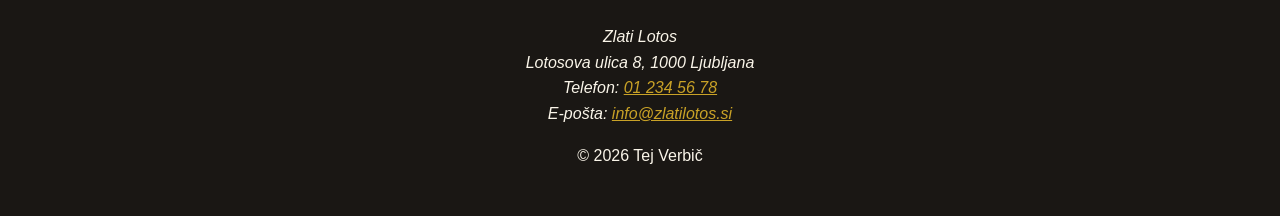
==== commit 0885b7e0: "hambugrer+ikone" ====
--- a/jedilnik.html
+++ b/jedilnik.html
@@ -16,13 +16,18 @@
             <span>Zlati Lotos</span>
         </a>
 
+        <input type="checkbox" id="menuToggle" class="menu-toggle" aria-label="Preklopi navigacijski meni">
+        <label for="menuToggle" id="menuButton" class="menu-button" aria-label="Meni">
+            <i class="fa-solid fa-bars"></i>
+        </label>
+
         <nav>
             <ul>
-                <li><a href="index.html">Domov</a></li>
-                <li><a href="jedilnik.html" class="aktivno">Jedilnik</a></li>
-                <li><a href="recepti.html">Recepti</a></li>
-                <li><a href="rezervacija.html">Rezervacija</a></li>
-                <li><a href="o-nas.html">O nas</a></li>
+                <li><a href="index.html"><i class="fa-solid fa-house"></i>Domov</a></li>
+                <li><a href="jedilnik.html" class="aktivno"> <i class="fa-solid fa-utensils"></i>Jedilnik</a></li>
+                <li><a href="recepti.html"><i class="fa-solid fa-book-open"></i> Recepti</a></li>
+                <li><a href="rezervacija.html"><i class="fa-solid fa-calendar-check"></i> Rezervacija</a></li>
+                <li><a href="o-nas.html"><i class="fa-solid fa-circle-info"></i> O nas</a></li>
             </ul>
         </nav>
     </header>
@@ -36,132 +41,139 @@
 
         <section>
             <h2>Predjedi</h2>
-            <table>
-                <caption>Predjedi</caption>
-                <thead>
-                    <tr>
-                        <th>Jed</th>
-                        <th>Opis</th>
-                        <th>Alergeni</th>
-                        <th>Cena</th>
-                    </tr>
-                </thead>
-                <tbody>
-                    <tr>
-                        <td>Pomladni zavitki</td>
-                        <td>Hrustljavi zavitki z zelenjavo in steklenimi rezanci, s sladko-pekočo omako.</td>
-                        <td>Gluten, soja, sezam</td>
-                        <td>6,50 €</td>
-                    </tr>
-                    <tr>
-                        <td>Gyoza</td>
-                        <td>Japonski cmoki s svinjskim nadevom, popečeni na ponvi, s sojino omako.</td>
-                        <td>Gluten, soja, sezam</td>
-                        <td>7,90 €</td>
-                    </tr>
-                    <tr>
-                        <td>Miso juha</td>
-                        <td>Lahka juha iz fermentirane sojine paste s tofujem, morskimi algami in mladim čebulčkom.</td>
-                        <td>Soja</td>
-                        <td>4,90 €</td>
-                    </tr>
-                    <tr>
-                        <td>Edamame</td>
-                        <td>Mladi sojini stroki, kuhani na pari in posuti z morsko soljo.</td>
-                        <td>Soja</td>
-                        <td>4,50 €</td>
-                    </tr>
-                </tbody>
-            </table>
+            <div class="tabela-ovoj">
+                <table>
+                    <caption>Predjedi</caption>
+                    <thead>
+                        <tr>
+                            <th>Jed</th>
+                            <th>Opis</th>
+                            <th>Alergeni</th>
+                            <th>Cena</th>
+                        </tr>
+                    </thead>
+                    <tbody>
+                        <tr>
+                            <td>Pomladni zavitki</td>
+                            <td>Hrustljavi zavitki z zelenjavo in steklenimi rezanci, s sladko-pekočo omako.</td>
+                            <td>Gluten, soja, sezam</td>
+                            <td>6,50 €</td>
+                        </tr>
+                        <tr>
+                            <td>Gyoza</td>
+                            <td>Japonski cmoki s svinjskim nadevom, popečeni na ponvi, s sojino omako.</td>
+                            <td>Gluten, soja, sezam</td>
+                            <td>7,90 €</td>
+                        </tr>
+                        <tr>
+                            <td>Miso juha</td>
+                            <td>Lahka juha iz fermentirane sojine paste s tofujem, morskimi algami in mladim čebulčkom.</td>
+                            <td>Soja</td>
+                            <td>4,90 €</td>
+                        </tr>
+                        <tr>
+                            <td>Edamame</td>
+                            <td>Mladi sojini stroki, kuhani na pari in posuti z morsko soljo.</td>
+                            <td>Soja</td>
+                            <td>4,50 €</td>
+                        </tr>
+                    </tbody>
+                </table>
+            </div>
+            
         </section>
 
         <section>
             <h2>Glavne jedi</h2>
-            <table>
-                <caption>Glavne jedi</caption>
-                <thead>
-                    <tr>
-                        <th>Jed</th>
-                        <th>Opis</th>
-                        <th>Alergeni</th>
-                        <th>Cena</th>
-                    </tr>
-                </thead>
-                <tbody>
-                    <tr>
-                        <td>Pho bo</td>
-                        <td>Vietnamska goveja juha z riževimi rezanci, tankimi rezinami govedine in svežimi zelišči.
-                        </td>
-                        <td>Soja, ribe</td>
-                        <td>12,90 €</td>
-                    </tr>
-                    <tr>
-                        <td>Pad thai s kozicami</td>
-                        <td>Ocvrti riževi rezanci s kozicami, jajcem, kalčki in praženimi arašidi.</td>
-                        <td>Raki, jajca, arašidi, soja, ribe</td>
-                        <td>13,50 €</td>
-                    </tr>
-                    <tr>
-                        <td>Zeleni tajski curry</td>
-                        <td>Piščanec v kremni kokosovi omaki z bazilikom, bambusom in jasminovim rižem.</td>
-                        <td>Ribe, raki</td>
-                        <td>13,90 €</td>
-                    </tr>
-                    <tr>
-                        <td>Teriyaki losos</td>
-                        <td>Na žaru pečen losos v glazuri teriyaki, s sezamom in zelenjavo na pari.</td>
-                        <td>Ribe, gluten, soja, sezam</td>
-                        <td>16,90 €</td>
-                    </tr>
-                    <tr>
-                        <td>Tofu s sezamom in zelenjavo</td>
-                        <td>Hrustljavi tofu z woka zelenjavo in sezamovo omako. Vegansko.</td>
-                        <td>Soja, sezam</td>
-                        <td>11,90 €</td>
-                    </tr>
-                </tbody>
-            </table>
+            <div class="tabela-ovoj">
+                <table>
+                    <caption>Glavne jedi</caption>
+                    <thead>
+                        <tr>
+                            <th>Jed</th>
+                            <th>Opis</th>
+                            <th>Alergeni</th>
+                            <th>Cena</th>
+                        </tr>
+                    </thead>
+                    <tbody>
+                        <tr>
+                            <td>Pho bo</td>
+                            <td>Vietnamska goveja juha z riževimi rezanci, tankimi rezinami govedine in svežimi zelišči.
+                            </td>
+                            <td>Soja, ribe</td>
+                            <td>12,90 €</td>
+                        </tr>
+                        <tr>
+                            <td>Pad thai s kozicami</td>
+                            <td>Ocvrti riževi rezanci s kozicami, jajcem, kalčki in praženimi arašidi.</td>
+                            <td>Raki, jajca, arašidi, soja, ribe</td>
+                            <td>13,50 €</td>
+                        </tr>
+                        <tr>
+                            <td>Zeleni tajski curry</td>
+                            <td>Piščanec v kremni kokosovi omaki z bazilikom, bambusom in jasminovim rižem.</td>
+                            <td>Ribe, raki</td>
+                            <td>13,90 €</td>
+                        </tr>
+                        <tr>
+                            <td>Teriyaki losos</td>
+                            <td>Na žaru pečen losos v glazuri teriyaki, s sezamom in zelenjavo na pari.</td>
+                            <td>Ribe, gluten, soja, sezam</td>
+                            <td>16,90 €</td>
+                        </tr>
+                        <tr>
+                            <td>Tofu s sezamom in zelenjavo</td>
+                            <td>Hrustljavi tofu z woka zelenjavo in sezamovo omako. Vegansko.</td>
+                            <td>Soja, sezam</td>
+                            <td>11,90 €</td>
+                        </tr>
+                    </tbody>
+                </table>
+            </div>
         </section>
 
         <section>
             <h2>Sladice</h2>
-            <table>
-                <caption>Sladice</caption>
-                <thead>
-                    <tr>
-                        <th>Jed</th>
-                        <th>Opis</th>
-                        <th>Alergeni</th>
-                        <th>Cena</th>
-                    </tr>
-                </thead>
-                <tbody>
-                    <tr>
-                        <td>Mochi sladoled</td>
-                        <td>Mehki riževi žepki, polnjeni s sladoledom iz zelenega čaja matcha.</td>
-                        <td>Mleko</td>
-                        <td>6,50 €</td>
-                    </tr>
-                    <tr>
-                        <td>Mango z lepljivim rižem</td>
-                        <td>Sladek kokosov riž s svežim mangom. Brez glutena in vegansko.</td>
-                        <td>Brez alergenov</td>
-                        <td>6,90 €</td>
-                    </tr>
-                    <tr>
-                        <td>Dorayaki</td>
-                        <td>Japonske palačinke, polnjene s sladko pasto iz rdečega fižola.</td>
-                        <td>Gluten, jajca, mleko</td>
-                        <td>5,50 €</td>
-                    </tr>
-                    <tr>
-                        <td>Banane v testu</td>
-                        <td>Ocvrte banane v lahkem testu z medom in sezamom.</td>
-                        <td>Gluten, jajca, sezam</td>
-                        <td>5,90 €</td>
-                    </tr>
-                </tbody>
-            </table>
+            <div class="tabela-ovoj">
+                <table>
+                    <caption>Sladice</caption>
+                    <thead>
+                        <tr>
+                            <th>Jed</th>
+                            <th>Opis</th>
+                            <th>Alergeni</th>
+                            <th>Cena</th>
+                        </tr>
+                    </thead>
+                    <tbody>
+                        <tr>
+                            <td>Mochi sladoled</td>
+                            <td>Mehki riževi žepki, polnjeni s sladoledom iz zelenega čaja matcha.</td>
+                            <td>Mleko</td>
+                            <td>6,50 €</td>
+                        </tr>
+                        <tr>
+                            <td>Mango z lepljivim rižem</td>
+                            <td>Sladek kokosov riž s svežim mangom. Brez glutena in vegansko.</td>
+                            <td>Brez alergenov</td>
+                            <td>6,90 €</td>
+                        </tr>
+                        <tr>
+                            <td>Dorayaki</td>
+                            <td>Japonske palačinke, polnjene s sladko pasto iz rdečega fižola.</td>
+                            <td>Gluten, jajca, mleko</td>
+                            <td>5,50 €</td>
+                        </tr>
+                        <tr>
+                            <td>Banane v testu</td>
+                            <td>Ocvrte banane v lahkem testu z medom in sezamom.</td>
+                            <td>Gluten, jajca, sezam</td>
+                            <td>5,90 €</td>
+                        </tr>
+                    </tbody>
+                </table>
+            </div>
         </section>
     </main>
     <br>
--- a/css/style.css
+++ b/css/style.css
@@ -25,6 +25,7 @@
 html {
     scroll-behavior: smooth;
     scroll-padding-top: 6rem;
+    overflow-x: hidden;
 }
 
 body {
@@ -34,6 +35,17 @@
     line-height: 1.6;
     color: var(--barva-besedilo);
     background-color: var(--barva-ozadje);
+    overflow-x: hidden;
+}
+
+img,
+picture,
+video,
+canvas,
+svg,
+iframe {
+    max-width: 100%;
+    height: auto;
 }
 
 header {
@@ -66,12 +78,14 @@
 }
 
 header nav a {
-    display: block;
+    display: inline-flex; 
+    align-items: center;   
+    gap: 0.45rem;         
     padding: 0.5rem 1rem;
     border-radius: 0.5rem;
     color: var(--barva-besedilo-svetlo);
     text-decoration: none;
-    transition: background-color 0.2s, color 0.2s;
+    transition: background-color 0.3s, color 0.3s;
 }
 
 header nav a:hover {
@@ -100,6 +114,13 @@
 
 footer a {
     color: var(--barva-poudarek);
+}
+
+footer address i {
+    color: var(--barva-poudarek);
+    margin-right: 0.35rem;
+    width: 1.2rem;
+    text-align: center;
 }
 
 section.hero {
@@ -125,6 +146,7 @@
     font-size: 3rem;
     margin: 0 0 0.5rem;
     text-shadow: 2px 2px 8px rgba(0, 0, 0, 0.4);
+    animation: uvodniNaslov 1.2s ease-out forwards;
 }
 
 
@@ -166,6 +188,12 @@
     display: flex;
     flex-direction: column;
     height: 100%;
+    transition: transform 0.3s ease, box-shadow 0.3s ea
+}
+
+.izpostavljenejedi article:hover {
+    transform: translateY(-8px);
+    box-shadow: 0 12px 24px rgba(0, 0, 0, 0.18);
 }
 
 .izpostavljenejedi figure {
@@ -218,6 +246,19 @@
     overflow: hidden;
     box-shadow: 0 2px 8px rgba(0, 0, 0, 0.06);
 }
+
+.tabela-ovoj {
+    width: 100%;
+    overflow-x: auto;
+    -webkit-overflow-scrolling: touch;
+    margin: 1.5rem 0 2.5rem;
+}
+
+.tabela-ovoj table {
+    margin: 0;
+    min-width: 520px;
+}
+
 
 caption {
     display: none;
@@ -598,3 +639,213 @@
     margin-bottom: 1.2rem;
 }
 
+#menuToggle {
+    display: none;
+}
+
+#menuButton {
+    display: none;
+}
+
+@keyframes uvodniNaslov {
+    0% {
+        opacity: 0;
+        transform: translateY(40px);
+    }
+    100% {
+        opacity: 1;
+        transform: translateY(0);
+    }
+}
+
+@media (min-width: 1001px) {
+    .izpostavljenejedi {
+        grid-template-columns: repeat(3, 1fr);
+    }
+}
+
+/* TABLICA */
+@media (min-width: 600px) and (max-width: 1000px) {
+    header {
+        flex-wrap: wrap;
+        gap: 1rem;
+        padding: 0.75rem 1.5rem;
+    }
+
+    header nav {
+        flex: 1 1 auto;
+    }
+
+    header nav ul {
+        flex-wrap: wrap;
+        justify-content: flex-end;
+        gap: 0.5rem;
+    }
+
+    .izpostavljenejedi {
+        grid-template-columns: repeat(2, 1fr);
+    }
+
+    form label {
+        width: 160px;
+    }
+
+    form input[type="text"],
+    form input[type="email"],
+    form input[type="tel"],
+    form input[type="date"],
+    form input[type="time"],
+    form input[type="number"],
+    form select,
+    form textarea {
+        width: calc(100% - 175px);
+    }
+}
+
+/* TELEFON*/
+@media (max-width: 599.98px) {
+    header {
+        flex-wrap: wrap;
+        justify-content: space-between;
+        align-items: center;
+        padding: 0.6rem 1rem;
+    }
+
+    header .logo {
+        order: 1;
+        font-size: 1.25rem;
+    }
+
+    header .logo img {
+        width: 48px;
+        height: 48px;
+    }
+
+    #menuButton {
+        display: inline-flex;
+        order: 2;
+        align-items: center;
+        justify-content: center;
+        cursor: pointer;
+        color: var(--barva-besedilo-svetlo);
+        background: transparent;
+        border: 1px solid rgba(255, 255, 255, 0.25);
+        border-radius: 0.375rem;
+        padding: 0.45rem 0.75rem;
+        font-size: 1.35rem;
+        transition: background-color 0.3s ease, color 0.3s ease;
+    }
+
+    #menuButton:hover {
+        background-color: var(--barva-primarna-svetla);
+        color: var(--barva-poudarek);
+    }
+
+    header nav {
+        display: none;
+        order: 3;
+        width: 100%;
+        margin-top: 0.6rem;
+        padding-top: 0.6rem;
+        border-top: 1px solid rgba(255, 255, 255, 0.15);
+    }
+
+    #menuToggle:checked ~ nav {
+        display: block;
+    }
+
+    header nav ul {
+        flex-direction: column;
+        width: 100%;
+        gap: 0.4rem;
+        padding: 0;
+    }
+
+    header nav li {
+        width: 100%;
+    }
+
+    header nav a {
+        display: flex;
+        width: 100%;
+        padding: 0.65rem 0.85rem;
+        box-sizing: border-box;
+    }
+
+    h1,
+    section.hero h1 {
+        font-size: 2rem;
+    }
+
+    section.hero {
+        padding: 3rem 1rem;
+        min-height: 50vh;
+    }
+
+    .izpostavljenejedi {
+        grid-template-columns: 1fr;
+        gap: 1.25rem;
+    }
+
+    form fieldset {
+        padding: 1.25rem 0.85rem;
+    }
+
+    form label {
+        display: block;
+        width: 100%;
+        margin-bottom: 0.35rem;
+    }
+
+    input[type="radio"] + label,
+    input[type="checkbox"] + label {
+        display: inline;
+        width: auto;
+        margin-left: 0.3rem;
+        margin-right: 0.8rem;
+        margin-bottom: 0.5rem;
+    }
+
+    form input[type="text"],
+    form input[type="email"],
+    form input[type="tel"],
+    form input[type="date"],
+    form input[type="time"],
+    form input[type="number"],
+    form select,
+    form textarea {
+        display: block;
+        width: 100%;
+        max-width: 100%;
+        margin-bottom: 1rem;
+    }
+
+    form #submit,
+    form #reset {
+        display: block;
+        width: 100%;
+        margin-right: 0;
+        margin-bottom: 0.75rem;
+    }
+
+    .recept-vrsta,
+    .zgodba-vrsta {
+        grid-template-columns: 1fr;
+        gap: 1.25rem;
+    }
+
+    main#vrh article {
+        padding: 1.25rem 1rem;
+    }
+}
+
+@media (prefers-reduced-motion: reduce) {
+    *,
+    *::before,
+    *::after {
+        animation-duration: 0.01ms !important;
+        animation-iteration-count: 1 !important;
+        transition-duration: 0.01ms !important;
+        scroll-behavior: auto !important;
+    }
+}
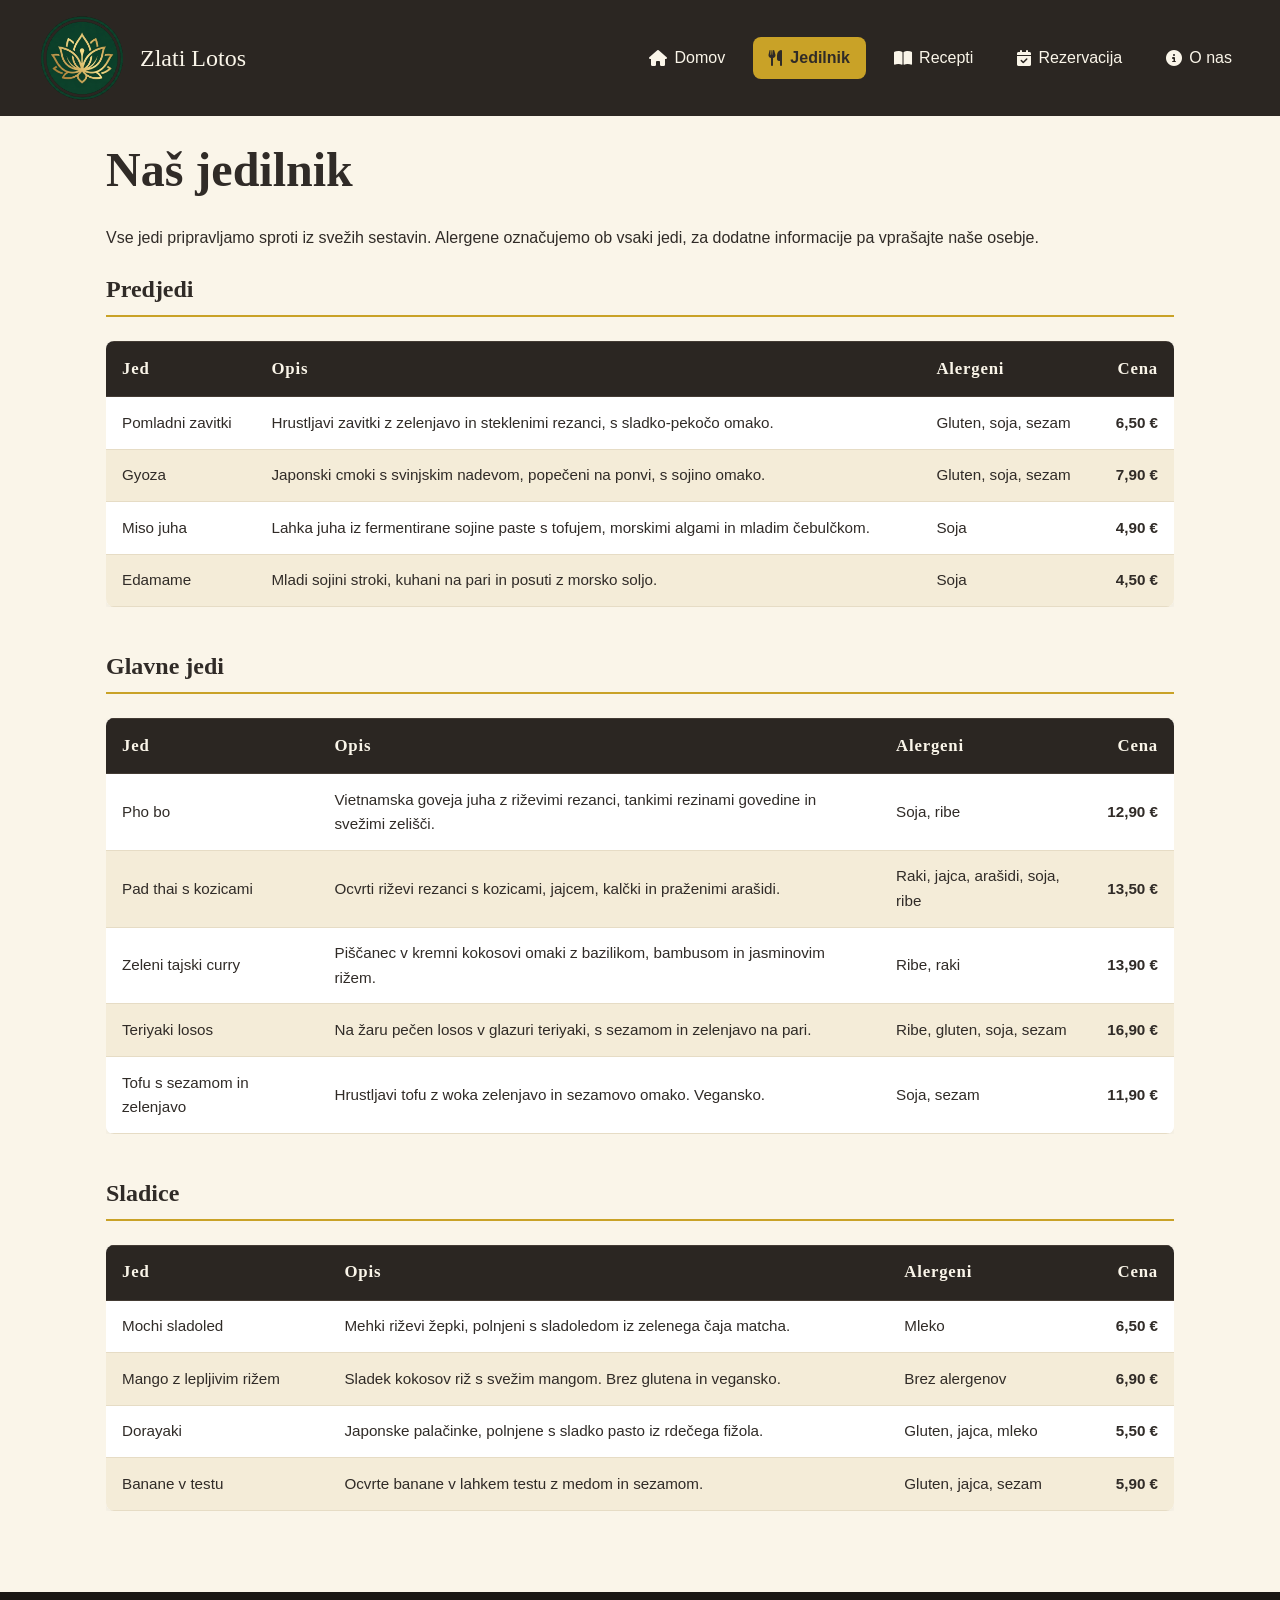
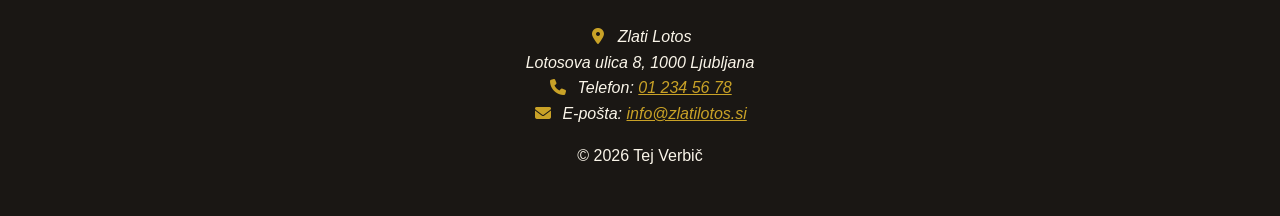
==== commit 13b309ac: "footer ikone" ====
--- a/jedilnik.html
+++ b/jedilnik.html
@@ -180,10 +180,10 @@
 
     <footer>
         <address>
-            Zlati Lotos<br>
+            <i class="fa-solid fa-location-dot"></i> Zlati Lotos<br>
             Lotosova ulica 8, 1000 Ljubljana<br>
-            Telefon: <a href="tel:+38612345678">01 234 56 78</a><br>
-            E-pošta: <a href="mailto:info@zlatilotos.si">info@zlatilotos.si</a>
+            <i class="fa-solid fa-phone"></i> Telefon: <a href="tel:+38612345678">01 234 56 78</a><br>
+            <i class="fa-solid fa-envelope"></i> E-pošta: <a href="mailto:info@zlatilotos.si">info@zlatilotos.si</a>
         </address>
         <p>&copy; 2026 Tej Verbič</p>
     </footer>
--- a/css/style.css
+++ b/css/style.css
@@ -188,7 +188,7 @@
     display: flex;
     flex-direction: column;
     height: 100%;
-    transition: transform 0.3s ease, box-shadow 0.3s ea
+    transition: transform 0.3s ease, box-shadow 0.3s ease;
 }
 
 .izpostavljenejedi article:hover {
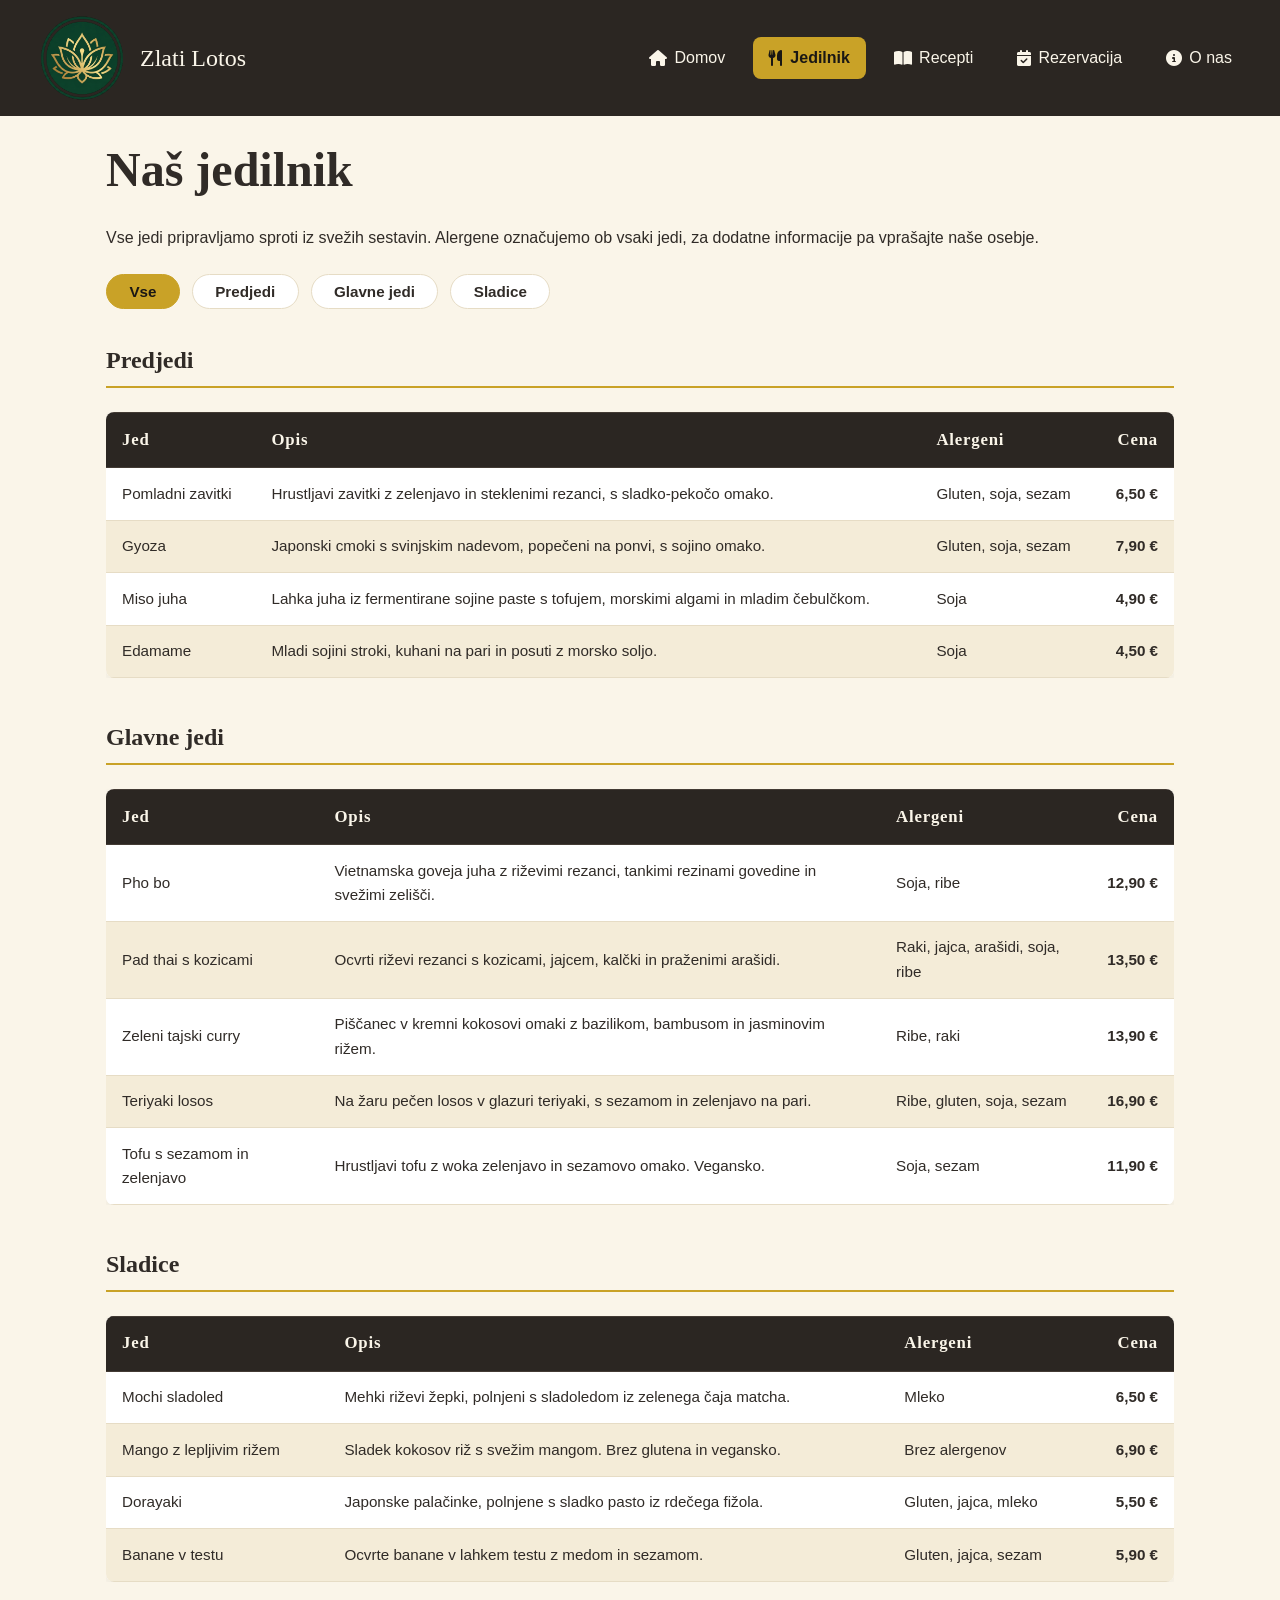
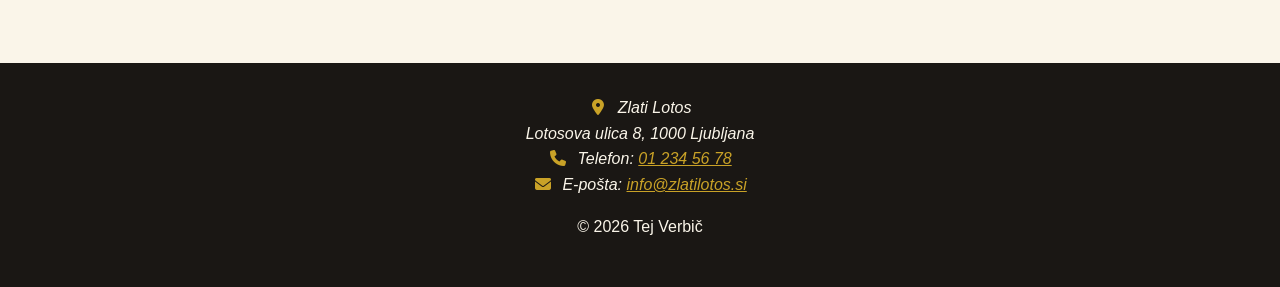
==== commit 170b4975: "JS za jedi + css popravki" ====
--- a/jedilnik.html
+++ b/jedilnik.html
@@ -7,6 +7,7 @@
     <title>Jedilnik | Zlati Lotos</title>
     <link rel="stylesheet" href="css/style.css">
     <link rel="stylesheet" href="https://cdnjs.cloudflare.com/ajax/libs/font-awesome/6.5.1/css/all.min.css">
+    <script src="js/jedilnik.js"></script>
 </head>
 
 <body>
@@ -39,142 +40,14 @@
                 informacije pa vprašajte naše osebje.</p>
         </section>
 
-        <section>
-            <h2>Predjedi</h2>
-            <div class="tabela-ovoj">
-                <table>
-                    <caption>Predjedi</caption>
-                    <thead>
-                        <tr>
-                            <th>Jed</th>
-                            <th>Opis</th>
-                            <th>Alergeni</th>
-                            <th>Cena</th>
-                        </tr>
-                    </thead>
-                    <tbody>
-                        <tr>
-                            <td>Pomladni zavitki</td>
-                            <td>Hrustljavi zavitki z zelenjavo in steklenimi rezanci, s sladko-pekočo omako.</td>
-                            <td>Gluten, soja, sezam</td>
-                            <td>6,50 €</td>
-                        </tr>
-                        <tr>
-                            <td>Gyoza</td>
-                            <td>Japonski cmoki s svinjskim nadevom, popečeni na ponvi, s sojino omako.</td>
-                            <td>Gluten, soja, sezam</td>
-                            <td>7,90 €</td>
-                        </tr>
-                        <tr>
-                            <td>Miso juha</td>
-                            <td>Lahka juha iz fermentirane sojine paste s tofujem, morskimi algami in mladim čebulčkom.</td>
-                            <td>Soja</td>
-                            <td>4,90 €</td>
-                        </tr>
-                        <tr>
-                            <td>Edamame</td>
-                            <td>Mladi sojini stroki, kuhani na pari in posuti z morsko soljo.</td>
-                            <td>Soja</td>
-                            <td>4,50 €</td>
-                        </tr>
-                    </tbody>
-                </table>
-            </div>
-            
-        </section>
+        <div class="filtri-kategorij" role="group" aria-label="Filtriranje jedilnika po kategorijah">
+            <button type="button" class="gumb-filter aktivno" data-kategorija="Vse">Vse</button>
+            <button type="button" class="gumb-filter" data-kategorija="Predjedi">Predjedi</button>
+            <button type="button" class="gumb-filter" data-kategorija="Glavne jedi">Glavne jedi</button>
+            <button type="button" class="gumb-filter" data-kategorija="Sladice">Sladice</button>
+        </div>
 
-        <section>
-            <h2>Glavne jedi</h2>
-            <div class="tabela-ovoj">
-                <table>
-                    <caption>Glavne jedi</caption>
-                    <thead>
-                        <tr>
-                            <th>Jed</th>
-                            <th>Opis</th>
-                            <th>Alergeni</th>
-                            <th>Cena</th>
-                        </tr>
-                    </thead>
-                    <tbody>
-                        <tr>
-                            <td>Pho bo</td>
-                            <td>Vietnamska goveja juha z riževimi rezanci, tankimi rezinami govedine in svežimi zelišči.
-                            </td>
-                            <td>Soja, ribe</td>
-                            <td>12,90 €</td>
-                        </tr>
-                        <tr>
-                            <td>Pad thai s kozicami</td>
-                            <td>Ocvrti riževi rezanci s kozicami, jajcem, kalčki in praženimi arašidi.</td>
-                            <td>Raki, jajca, arašidi, soja, ribe</td>
-                            <td>13,50 €</td>
-                        </tr>
-                        <tr>
-                            <td>Zeleni tajski curry</td>
-                            <td>Piščanec v kremni kokosovi omaki z bazilikom, bambusom in jasminovim rižem.</td>
-                            <td>Ribe, raki</td>
-                            <td>13,90 €</td>
-                        </tr>
-                        <tr>
-                            <td>Teriyaki losos</td>
-                            <td>Na žaru pečen losos v glazuri teriyaki, s sezamom in zelenjavo na pari.</td>
-                            <td>Ribe, gluten, soja, sezam</td>
-                            <td>16,90 €</td>
-                        </tr>
-                        <tr>
-                            <td>Tofu s sezamom in zelenjavo</td>
-                            <td>Hrustljavi tofu z woka zelenjavo in sezamovo omako. Vegansko.</td>
-                            <td>Soja, sezam</td>
-                            <td>11,90 €</td>
-                        </tr>
-                    </tbody>
-                </table>
-            </div>
-        </section>
-
-        <section>
-            <h2>Sladice</h2>
-            <div class="tabela-ovoj">
-                <table>
-                    <caption>Sladice</caption>
-                    <thead>
-                        <tr>
-                            <th>Jed</th>
-                            <th>Opis</th>
-                            <th>Alergeni</th>
-                            <th>Cena</th>
-                        </tr>
-                    </thead>
-                    <tbody>
-                        <tr>
-                            <td>Mochi sladoled</td>
-                            <td>Mehki riževi žepki, polnjeni s sladoledom iz zelenega čaja matcha.</td>
-                            <td>Mleko</td>
-                            <td>6,50 €</td>
-                        </tr>
-                        <tr>
-                            <td>Mango z lepljivim rižem</td>
-                            <td>Sladek kokosov riž s svežim mangom. Brez glutena in vegansko.</td>
-                            <td>Brez alergenov</td>
-                            <td>6,90 €</td>
-                        </tr>
-                        <tr>
-                            <td>Dorayaki</td>
-                            <td>Japonske palačinke, polnjene s sladko pasto iz rdečega fižola.</td>
-                            <td>Gluten, jajca, mleko</td>
-                            <td>5,50 €</td>
-                        </tr>
-                        <tr>
-                            <td>Banane v testu</td>
-                            <td>Ocvrte banane v lahkem testu z medom in sezamom.</td>
-                            <td>Gluten, jajca, sezam</td>
-                            <td>5,90 €</td>
-                        </tr>
-                    </tbody>
-                </table>
-            </div>
-        </section>
+        <div id="jedilnik"></div>
     </main>
     <br>
 
--- a/css/style.css
+++ b/css/style.css
@@ -25,7 +25,6 @@
 html {
     scroll-behavior: smooth;
     scroll-padding-top: 6rem;
-    overflow-x: hidden;
 }
 
 body {
@@ -35,7 +34,6 @@
     line-height: 1.6;
     color: var(--barva-besedilo);
     background-color: var(--barva-ozadje);
-    overflow-x: hidden;
 }
 
 img,
@@ -94,7 +92,7 @@
 
 header nav a.aktivno {
     background-color: var(--barva-poudarek);
-    color: var(--barva-besedilo);
+    color: var(--barva-temna);
     font-weight: 700;
 }
 
@@ -157,15 +155,17 @@
 }
 
 a.button {
-    display: inline-block;
+    display: inline-flex;
+    align-items: center;
+    gap: 0.5rem;
     margin-top: 1rem;
     padding: 0.75rem 1.5rem;
     background-color: var(--barva-poudarek);
-    color: var(--barva-besedilo);
+    color: var(--barva-temna);
     border-radius: 0.5rem;
     text-decoration: none;
     font-weight: 600;
-    transition: background-color 0.2s;
+    transition: background-color 0.3s ease, color 0.3s ease;
 }
 
 a.button:hover {
@@ -382,7 +382,7 @@
 
 form #submit {
     background-color: var(--barva-poudarek);
-    color: var(--barva-besedilo);
+    color: var(--barva-temna);
     border: 1px solid var(--barva-poudarek);
 }
 
@@ -391,13 +391,13 @@
 }
 
 form #reset {
-    background-color: var(--barva-besedilo-svetlo);
+    background-color: var(--barva-povrsina);
     border: 1px solid var(--barva-obroba);
     color: var(--barva-besedilo);
 }
 
 form #reset:hover {
-    background-color: var(--barva-obroba);
+    background-color: var(--barva-vrstica);
 }
 
 input[type="radio"],
@@ -592,10 +592,23 @@
     text-align: center;
 }
 
+#delovni-cas .tabela-ovoj table,
 #delovni-cas table {
+    min-width: unset;
+    width: 100%;
     max-width: 500px;
     margin: 1.5rem 0 0.75rem 0;
 }
+
+main a {
+    color: var(--barva-poudarek);
+    transition: color 0.3s ease;
+}
+
+main a:hover {
+    color: var(--barva-poudarek-temna);
+}
+
 
 #delovni-cas table tbody th {
     text-align: left;
@@ -646,6 +659,48 @@
 #menuButton {
     display: none;
 }
+
+.filtri-kategorij {
+    display: flex;
+    flex-wrap: wrap;
+    gap: 0.75rem;
+    margin: 1.5rem 0 2rem 0;
+}
+
+.gumb-filter {
+    display: inline-flex;
+    align-items: center;
+    justify-content: center;
+    padding: 0.5rem 1.4rem;
+    background-color: var(--barva-povrsina);
+    color: var(--barva-besedilo);
+    border: 1px solid var(--barva-obroba);
+    border-radius: 2rem;
+    font-family: inherit;
+    font-size: 0.95rem;
+    font-weight: 600;
+    cursor: pointer;
+    transition: background-color 0.2s ease, border-color 0.2s ease, color 0.2s ease;
+}
+
+.gumb-filter:hover {
+    background-color: var(--barva-poudarek);
+    border-color: var(--barva-poudarek);
+    color: var(--barva-temna);
+}
+
+.gumb-filter.aktivno {
+    background-color: var(--barva-poudarek);
+    border-color: var(--barva-poudarek);
+    color: var(--barva-temna);
+    font-weight: 700;
+}
+
+.gumb-filter:focus-visible {
+    outline: 2px solid var(--barva-poudarek);
+    outline-offset: 2px;
+}
+
 
 @keyframes uvodniNaslov {
     0% {
@@ -837,9 +892,38 @@
     main#vrh article {
         padding: 1.25rem 1rem;
     }
+
+        html {
+        scroll-padding-top: 5rem;
+    }
+
+    .recept-vrsta,
+    .zgodba-vrsta {
+        grid-template-columns: 1fr;
+        gap: 1.25rem;
+    }
+
+    main#vrh article {
+        padding: 1.25rem 1rem;
+    }
+
+        .filtri-kategorij {
+        gap: 0.5rem;
+        margin: 1rem 0 1.5rem 0;
+    }
+
+    .gumb-filter {
+        padding: 0.45rem 1rem;
+        font-size: 0.9rem;
+    }
 }
 
 @media (prefers-reduced-motion: reduce) {
+
+    html {
+        scroll-behavior: auto !important;
+    }
+
     *,
     *::before,
     *::after {
@@ -849,3 +933,42 @@
         scroll-behavior: auto !important;
     }
 }
+
+@media (prefers-color-scheme: dark) {
+    :root {
+        --barva-primarna: #1e1a17;
+        --barva-primarna-svetla: #352f2a;
+        --barva-poudarek: #d4af37;
+        --barva-poudarek-temna: #b59226;
+        --barva-ozadje: #141210;
+        --barva-povrsina: #211d19;
+        --barva-besedilo: #e8e0d5;
+        --barva-besedilo-svetlo: #f7f2ea;
+        --barva-temna: #0c0b0a;
+        --barva-obroba: #3d352e;
+        --barva-vrstica: #29241f;
+        --barva-zaprto: #ff7b72;
+        --barva-zaprto-ozadje: #451b1b;
+    }
+}
+
+@media (prefers-reduced-motion: reduce) {
+    html {
+        scroll-behavior: auto !important;
+    }
+
+    *,
+    *::before,
+    *::after {
+        animation: none !important;
+        animation-duration: 0.01ms !important;
+        animation-iteration-count: 1 !important;
+        transition: none !important;
+        transition-duration: 0.01ms !important;
+        scroll-behavior: auto !important;
+    }
+
+    .izpostavljenejedi article:hover {
+        transform: none !important;
+    }
+}
